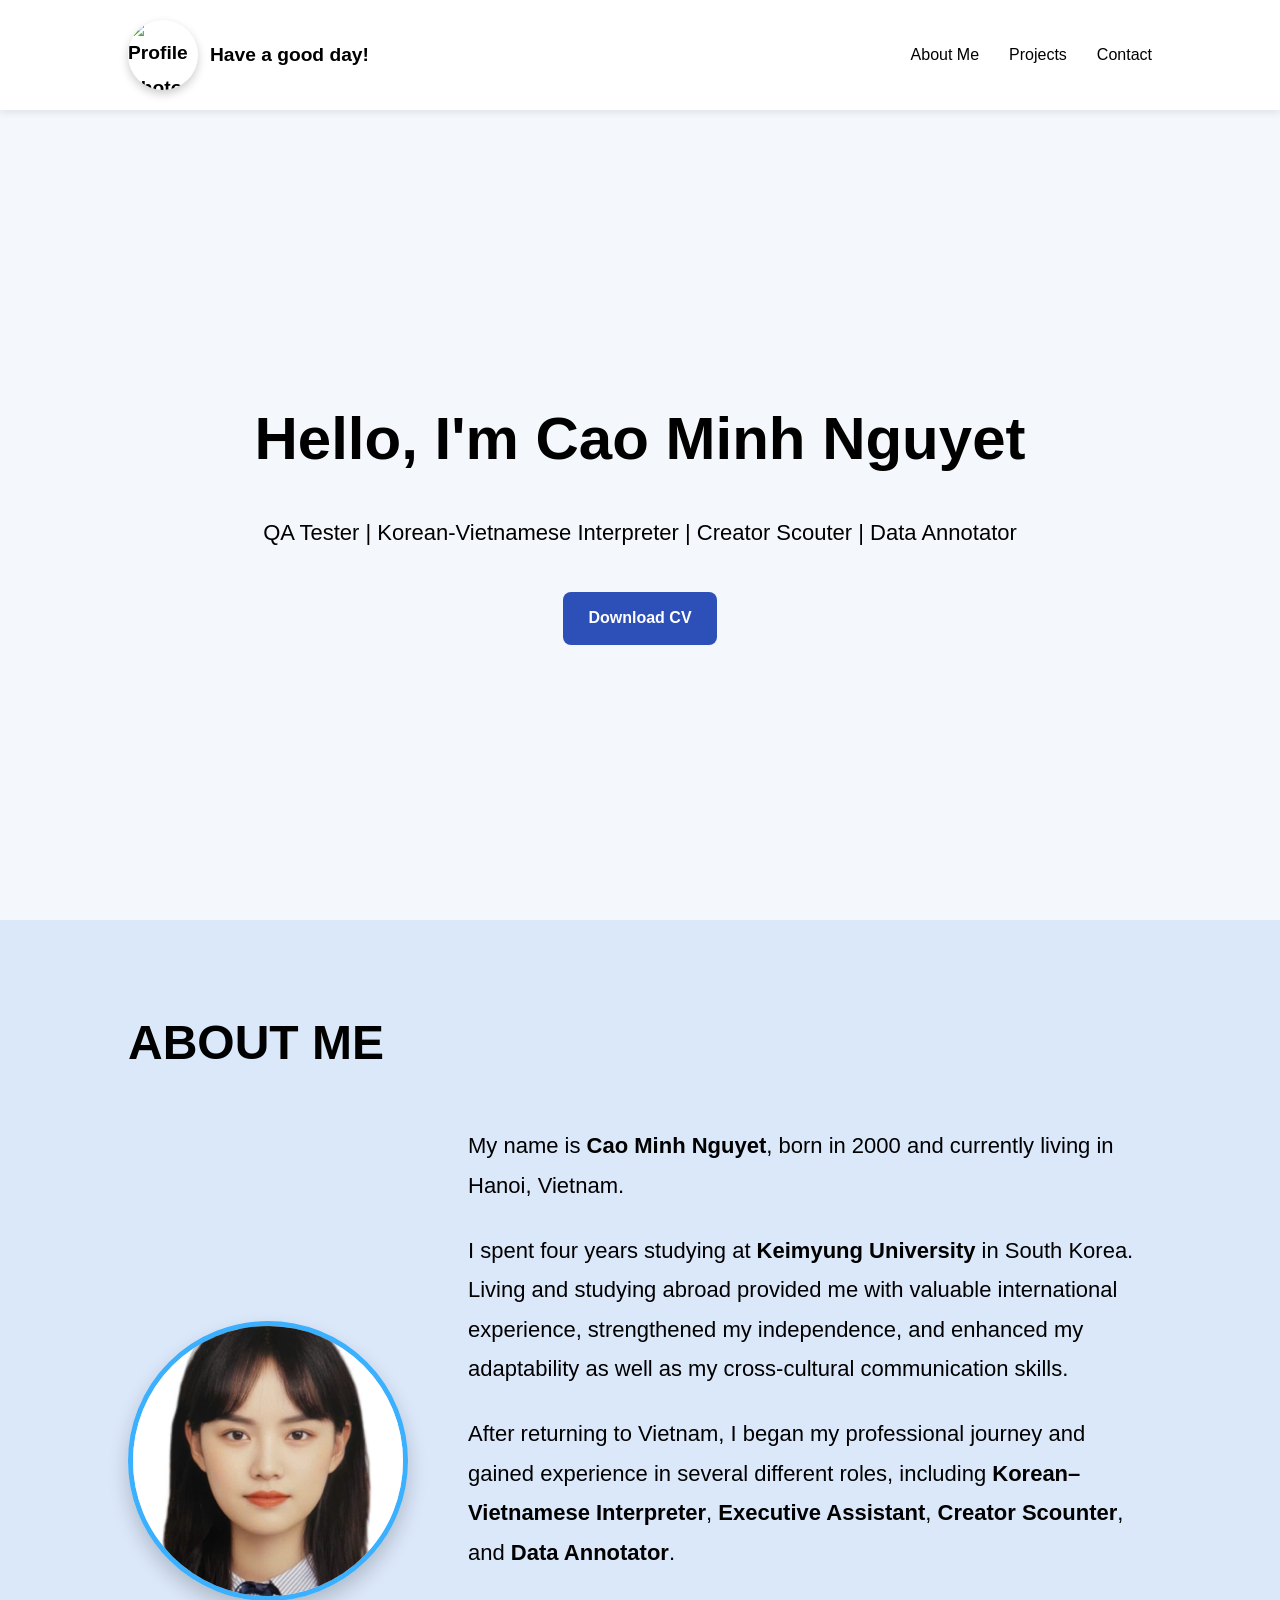
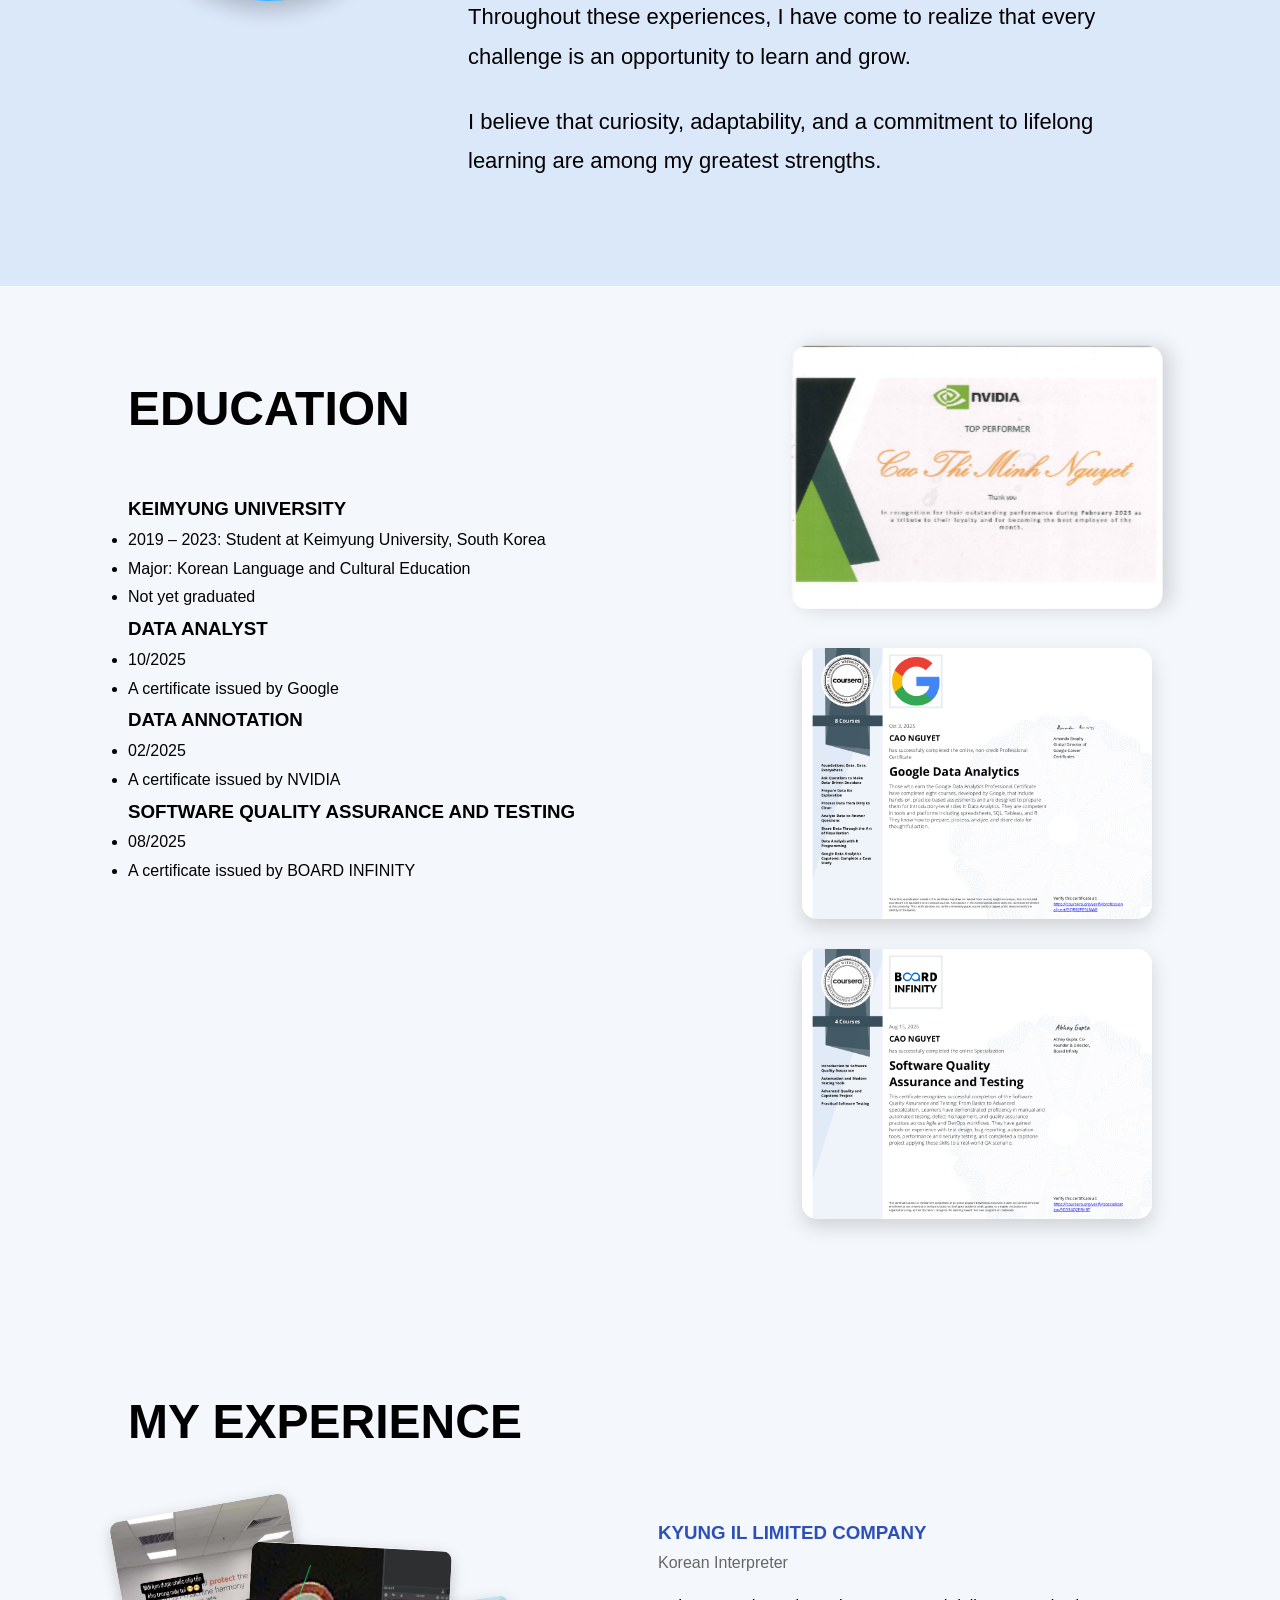
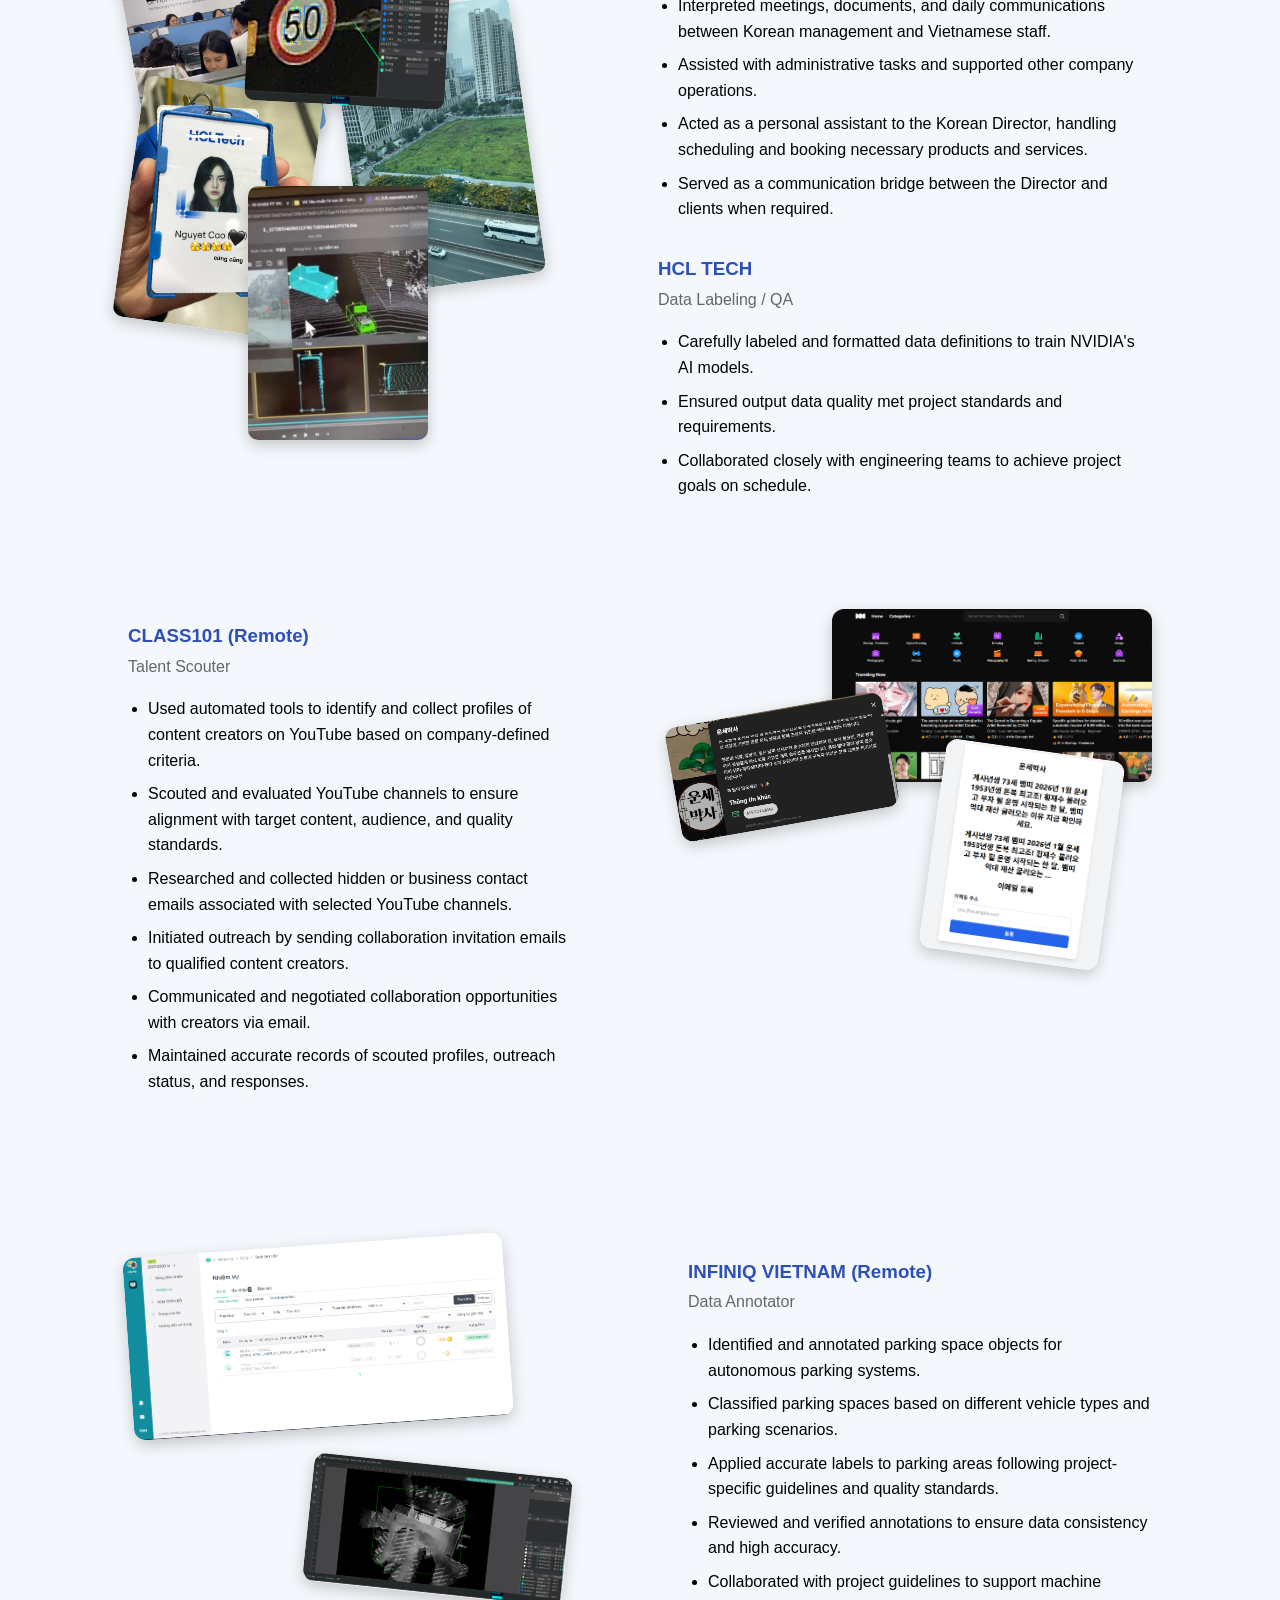
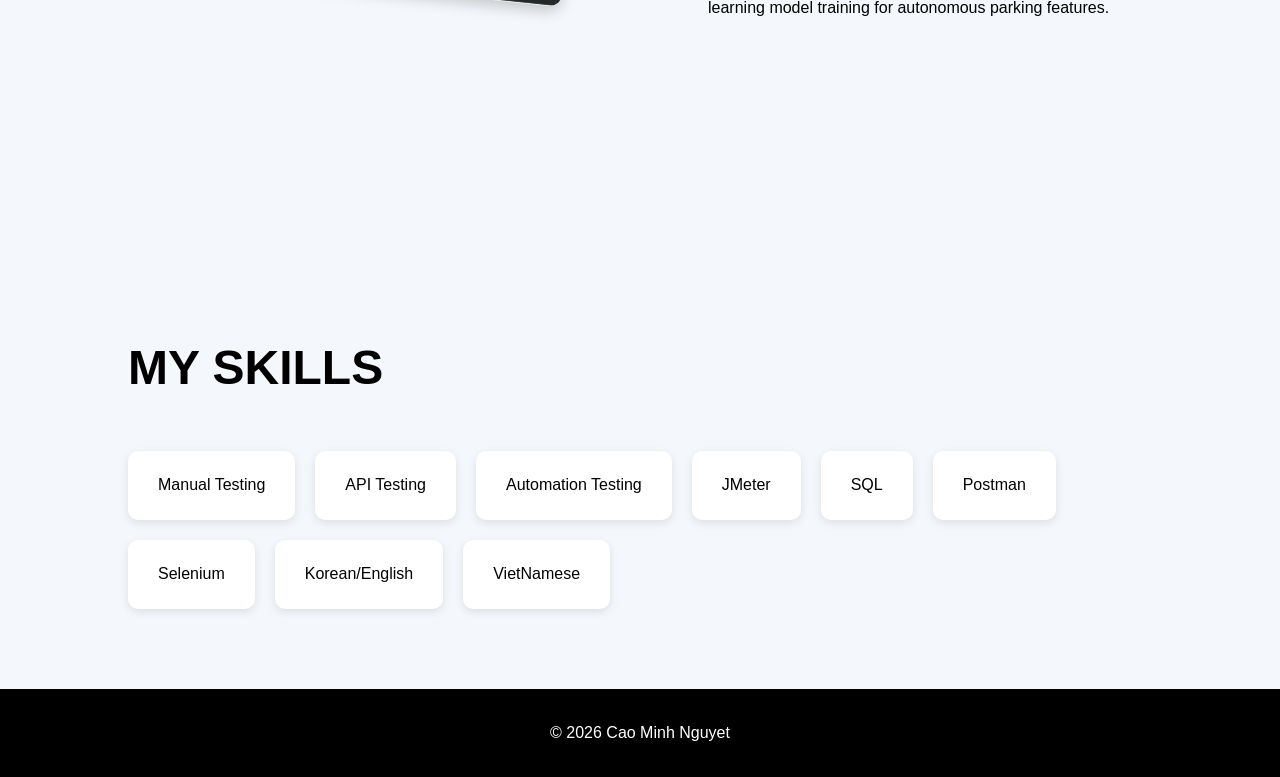
==== index.html @ 8506a714 "Initial portfolio website" ====
<!DOCTYPE html>
<html lang="en">

<head>
    <meta charset="UTF-8">
    <meta name="viewport" content="width=device-width, initial-scale=1.0">
    <title>Cao Minh Nguyet Portfolio</title>

    <link rel="stylesheet" href="css/style.css">
</head>

<body>

   <!-- Navigation -->
<nav>
    <div class="logo">

        <img src="images/Profile/Me 2.jpg" alt="Profile Photo">

        <span>Have a good day!</span>

    </div>

        <ul>
            <li><a href="#about">About Me</a></li>
            <li><a href="projects.html">Projects</a></li>
            <li><a href="contact.html">Contact</a></li>
        </ul>
    </nav>

    <!-- Hero Banner -->
<section class="hero">

    <h1>Hello, I'm Cao Minh Nguyet</h1>

    <p>QA Tester | Korean-Vietnamese Interpreter | Creator Scouter | Data Annotator</p>

    <a href="documents/CV.pdf" download class="cv-btn">
        Download CV
    </a>

</section>

    <!-- About Me -->
    <section id="about" class="about">

        <h2>ABOUT ME</h2>

        <div class="about-container">
<div class="about-image">
    <img src="images/Profile/Me.jpg" alt="Cao Minh Nguyet">
</div>

            <div class="about-content">

                <p>
                    My name is <strong>Cao Minh Nguyet</strong>, born in 2000 and currently living in Hanoi, Vietnam.
                </p>

                <p>
                    I spent four years studying at <strong>Keimyung University</strong> in South Korea.
                    Living and studying abroad provided me with valuable international experience,
                    strengthened my independence, and enhanced my adaptability as well as my cross-cultural
                    communication skills.
                </p>

                <p>
                    After returning to Vietnam, I began my professional journey and gained experience in several
                    different roles, including
                    <strong>Korean–Vietnamese Interpreter</strong>,
                    <strong>Executive Assistant</strong>,
                    <strong>Creator Scounter</strong>,
                    and
                    <strong>Data Annotator</strong>.
                </p>

                <p>
                    Throughout these experiences, I have come to realize that every challenge is an opportunity
                    to learn and grow.
                </p>

                <p>
                    I believe that curiosity, adaptability, and a commitment to lifelong learning are among
                    my greatest strengths.
                </p>

            </div>

        </div>

    </section>
    <!-- Education -->

<section id="education">

    <h2>EDUCATION</h2>

    <div class="education-layout">

        <!-- Nội dung -->

        <div class="education-content">

            <div class="education-card">

                <h3>KEIMYUNG UNIVERSITY</h3>

                <ul>
                    <li>2019 – 2023: Student at Keimyung University, South Korea</li>

                    <li>Major: Korean Language and Cultural Education</li>

                    <li>Not yet graduated</li>
                </ul>

            </div>

            <div class="education-row">

                <div class="education-card small-card">

                    <h3>DATA ANALYST</h3>

                    <ul>
                        <li>10/2025</li>

                        <li>A certificate issued by Google</li>
                    </ul>

                </div>

                <div class="education-card small-card">

                    <h3>DATA ANNOTATION</h3>

                    <ul>
                        <li>02/2025</li>

                        <li>A certificate issued by NVIDIA</li>
                    </ul>

                </div>
                <div class="education-card small-card">

                    <h3>SOFTWARE QUALITY ASSURANCE AND TESTING</h3>

                    <ul>
                        <li>08/2025</li>

                        <li>A certificate issued by BOARD INFINITY</li>
                    </ul>
                </div>

            </div>

        </div>

        <!-- Hình ảnh -->

    <div  < class="education-images">

    <img src="images/certificates/cer1.jpg" alt="Google Certificate" class="cer1">

    <img src="images/certificates/cer2.jpg" alt="NVIDIA Certificate">
    <img src="images/certificates/cer3.jpg" alt="Certificate 3">

</div>

    </div>

</section>
    <!-- Experience -->
<section id="experience">

    <h2>MY EXPERIENCE</h2>

    <div class="experience-container">

        <div class="experience-showcase">

    <div class="experience-images">

        <img src="images/projects/hcl1.jpg" class="img-1">
        <img src="images/projects/hcl2.jpg" class="img-2">
        <img src="images/projects/hcl3.jpg" class="img-3">
        <img src="images/projects/hcl4.jpg" class="img-4">
        <img src="images/projects/hcl5.png" class="img-5">

    </div>

    <div class="experience-text">

        <h3>KYUNG IL LIMITED COMPANY</h3>

        <h4>Korean Interpreter</h4>

        <ul>
            <li>Interpreted meetings, documents, and daily communications between Korean management and Vietnamese staff.</li>

            <li>Assisted with administrative tasks and supported other company operations.</li>

            <li>Acted as a personal assistant to the Korean Director, handling scheduling and booking necessary products and services.</li>

            <li>Served as a communication bridge between the Director and clients when required.</li>
        </ul>

        <h3>HCL TECH</h3>

        <h4>Data Labeling / QA</h4>

        <ul>
            <li>Carefully labeled and formatted data definitions to train NVIDIA's AI models.</li>

            <li>Ensured output data quality met project standards and requirements.</li>

            <li>Collaborated closely with engineering teams to achieve project goals on schedule.</li>
        </ul>

    </div>

</div>

        <!-- CLASS101 -->

<div class="experience-showcase class101-layout">

    <div class="experience-text">

        <h3>CLASS101 (Remote)</h3>

        <h4>Talent Scouter</h4>

        <ul>

            <li>Used automated tools to identify and collect profiles of content creators on YouTube based on company-defined criteria.</li>

            <li>Scouted and evaluated YouTube channels to ensure alignment with target content, audience, and quality standards.</li>

            <li>Researched and collected hidden or business contact emails associated with selected YouTube channels.</li>

            <li>Initiated outreach by sending collaboration invitation emails to qualified content creators.</li>

            <li>Communicated and negotiated collaboration opportunities with creators via email.</li>

            <li>Maintained accurate records of scouted profiles, outreach status, and responses.</li>

        </ul>

    </div>

    <div class="class101-gallery">

        <img src="images/projects/class101.png" class="class-main">

        <img src="images/projects/class101-1.png" class="class-small-1">

        <img src="images/projects/class101-3.png" class="class-small-3">

    </div>

</div>

        <!-- INFINIQ VIETNAM -->

<div class="experience-showcase infiniq-layout">

    <div class="infiniq-gallery">

        <img src="images/projects/inq1.png" class="inq-img-1">

        <img src="images/projects/inq2.webp" class="inq-img-2">

    </div>

    <div class="experience-text">

        <h3>INFINIQ VIETNAM (Remote)</h3>

        <h4>Data Annotator</h4>

        <ul>

            <li>Identified and annotated parking space objects for autonomous parking systems.</li>

            <li>Classified parking spaces based on different vehicle types and parking scenarios.</li>

            <li>Applied accurate labels to parking areas following project-specific guidelines and quality standards.</li>

            <li>Reviewed and verified annotations to ensure data consistency and high accuracy.</li>

            <li>Collaborated with project guidelines to support machine learning model training for autonomous parking features.</li>

        </ul>

    </div>

</div>

</section>

  <!-- Skills -->
<section id="skills">

    <h2>MY SKILLS</h2>

   <div class="skill-list">

    <div class="skill-card">Manual Testing</div>
    <div class="skill-card">API Testing</div>
    <div class="skill-card">Automation Testing</div>
    <div class="skill-card">JMeter</div>
    <div class="skill-card">SQL</div>
    <div class="skill-card">Postman</div>
    <div class="skill-card">Selenium</div>
    <div class="skill-card">Korean/English</div>
    <div class="skill-card">VietNamese</div>

</div>

</section>


  

    <footer>

        <p>© 2026 Cao Minh Nguyet</p>

    </footer>

</body>

</html>
---- css/style.css ----
* {
    margin: 0;
    padding: 0;
    box-sizing: border-box;
}

body {
    font-family: Arial, sans-serif;
    line-height: 1.8;
    background: #f4f7fb;
}

/* NAVBAR */

nav {
    background: white;
    display: flex;
    justify-content: space-between;
    align-items: center;
    padding: 20px 10%;
    position: sticky;
    top: 0;
    box-shadow: 0 2px 8px rgba(0,0,0,0.1);
}

.logo {

    display: flex;

    align-items: center;

    gap: 12px;

    font-size: 1.2rem;

    font-weight: bold;
}
.logo img {

    width: 70px;

    height: 70px;

    border-radius: 50%;

    object-fit: cover;

    box-shadow: 0 4px 10px rgba(0,0,0,0.2);
}

nav ul {
    display: flex;
    list-style: none;
    gap: 30px;
}

nav a {
    text-decoration: none;
    color: black;
}

/* HERO */

.hero {
    height: 90vh;

    display: flex;
    flex-direction: column;

    justify-content: center;
    align-items: center;

    text-align: center;
}

.hero h1 {
    font-size: 60px;
}

.hero p {
    font-size: 22px;
    margin: 20px 0;
}

.hero button {
    padding: 12px 25px;
    border: none;
    background: #2196f3;
    color: white;
    border-radius: 8px;
    cursor: pointer;
}

/* SECTION */

section {
    padding: 80px 10%;
}

section h2 {
    font-size: 48px;
    margin-bottom: 40px;
}

/* ABOUT */

.about {
    background: #dbe8fa;
}

.about-container {

    display: flex;
    gap: 60px;
    align-items: center;

}

.about-image img {

    width: 280px;
    height: 280px;

    object-fit: cover;

    border-radius: 50%;

    border: 5px solid #3ab0ff;

    box-shadow: 0 10px 20px rgba(0,0,0,0.2);
}

.about-content {
    max-width: 800px;
}

.about-content p {
    margin-bottom: 25px;
    font-size: 22px;
}

/* SKILLS */

.skill-list {
    display: flex;
    flex-wrap: wrap;
    gap: 20px;
}

.skill-card {

    background: white;
    padding: 20px 30px;

    border-radius: 10px;

    box-shadow: 0 3px 10px rgba(0,0,0,0.1);
}

/* PROJECTS */

.project-container {
    display: flex;
    flex-wrap: wrap;
    gap: 30px;
    justify-content: center;
}

.project-card {
    background: white;
    width: calc(50% - 15px);
    box-sizing: border-box;
    padding: 20px;
    border-radius: 10px;
    box-shadow: 0 3px 10px rgba(0,0,0,0.1);
}

/* FOOTER */

footer {

    background: black;
    color: white;

    text-align: center;

    padding: 30px;
}
/* EXPERIENCE SHOWCASE */

.experience-showcase {

    display: flex;

    align-items: flex-start;

    gap: 80px;

    margin-bottom: 80px;
}

.experience-images {

    position: relative;

    width: 450px;

    min-width: 450px;

    height: 450px;
}

.experience-images img {

    position: absolute;

    border-radius: 10px;

    box-shadow: 0 5px 15px rgba(0,0,0,0.2);
}

.img-1 {

    width: 180px;

    top: 0;
    left: 0;

    transform: rotate(-10deg);
}

.img-2 {

    width: 180px;

    top: 180px;
    left: 0;

    transform: rotate(8deg);
}

.img-3 {

    width: 180px;

    top: 100px;
    left: 220px;

    transform: rotate(-8deg);
}

.img-4 {

    width: 180px;

    top: 280px;
    left: 120px;

    transform: rotate(0deg);
}

.img-5 {

    width: 200px;

    top: 40px;
    left: 120px;

    transform: rotate(3deg);
}

.experience-text {

    flex: 1;
}

.experience-text h3 {

    color: #2d4fb8;

    margin-top: 10px;
}

.experience-text h4 {

    color: #666;

    margin-bottom: 15px;

    font-weight: normal;
}

.experience-text ul {

    margin-bottom: 30px;

    padding-left: 20px;
}

.experience-text li {

    margin-bottom: 8px;

    line-height: 1.6;
}
/* CLASS101 */

.class-img-1 {

    width: 220px;

    top: 20px;

    left: 0;

    transform: rotate(-10deg);
}

.class-img-2 {

    width: 220px;

    top: 260px;

    left: 20px;

    transform: rotate(5deg);
}

.class-img-3 {

    width: 180px;

    top: 100px;

    left: 220px;

    transform: rotate(10deg);
}

.experience-right-image {

    width: 280px;

    min-width: 280px;
}

.experience-right-image img {

    width: 100%;

    border-radius: 10px;

    box-shadow: 0 5px 15px rgba(0,0,0,0.2);

    transition: 0.3s;
}

.experience-right-image img:hover {

    transform: scale(1.05);
}
/* CLASS101 RIGHT SIDE GALLERY */

.class101-layout {

    display: flex;

    align-items: flex-start;

    gap: 80px;

    margin-bottom: 80px;
}

.class101-gallery {

    position: relative;

    width: 500px;

    min-width: 500px;

    height: 350px;
}

.class101-gallery img {

    position: absolute;

    border-radius: 12px;

    box-shadow: 0 5px 15px rgba(0,0,0,0.2);

    transition: 0.3s;
}

.class101-gallery img:hover {

    transform: scale(1.05);

    z-index: 999;
}

/* Ảnh Youtube lớn */

.class-main {

    width: 320px;

    top: 0;

    right: 0;
}
/* Ảnh Email */

.class-small-1 {

    width: 220px;

    top: 100px;

    left: 20px;

    transform: rotate(-10deg);
}

/* Ảnh Form */

.class-small-3 {

    width: 180px;

    top: 140px;

    right: 40px;

    transform: rotate(8deg);
}
/* INFINIQ */

.infiniq-layout {

    display: flex;

    align-items: flex-start;

    justify-content: flex-start;

    gap: 60px;

    margin-top: 120px;

    margin-bottom: 100px;

    clear: both;
}

.infiniq-gallery {

    position: relative;

    width: 500px;

    min-width: 500px;

    height: 420px;

    flex-shrink: 0;
}

.infiniq-gallery img {

    position: absolute;

    border-radius: 12px;

    box-shadow: 0 5px 15px rgba(0,0,0,0.2);

    transition: 0.3s;
}

.infiniq-gallery img:hover {

    transform: scale(1.05);

    z-index: 999;
}

/* ảnh lớn */

.inq-img-1 {

    width: 380px;

    top: 0;

    left: 0;

    transform: rotate(-4deg);
}

/* ảnh nhỏ */

.inq-img-2 {

    width: 260px;

    top: 220px;

    left: 180px;

    transform: rotate(6deg);
}
.cv-btn {

    display: inline-block;

    margin-top: 20px;

    padding: 12px 25px;

    background: #2d4fb8;

    color: white;

    text-decoration: none;

    border-radius: 8px;

    font-weight: bold;

    transition: 0.3s;
}

.cv-btn:hover {

    transform: translateY(-3px);

    box-shadow: 0 5px 15px rgba(0,0,0,0.2);
}
/* EDUCATION LAYOUT */

.education-layout {

    display: flex;

    justify-content: space-between;

    align-items: flex-start;

    gap: 60px;

    margin-top: 40px;
}

.education-content {

    flex: 1;
}

.education-images {

    width: 350px;

    display: flex;

    flex-direction: column;

    gap: 30px;

    margin-top: -200px;
}

.education-images img {

    max-width: 100%;

    height: auto;

    border-radius: 15px;

    box-shadow: 0 8px 20px rgba(0,0,0,0.15);

    transition: 0.3s;
}

/* Chứng chỉ 1 */

.cer1 {

    transform: rotate(-90deg);

    width: 75%;

    margin: 0 auto;
    margin-bottom: -45px;
}

.education-images img:hover {

    transform: scale(1.03);
}
body{
    margin:0;
    padding:0;
    font-family:Arial, Helvetica, sans-serif;
}
/*==========================
        CONTACT PAGE
==========================*/

.contact-page{
    min-height:100vh;
    display:flex;
    justify-content:center;
    align-items:center;

    background:linear-gradient(135deg,#dbeafe,#eef4ff);

    padding:40px 20px;
    box-sizing:border-box;
}

.contact-card{

    width:100%;
    max-width:720px;

    background:#ffffff;

    border-radius:24px;

    padding:55px;

    box-shadow:0 20px 45px rgba(0,0,0,.15);

    transition:.35s ease;
}

.contact-card:hover{

    transform:translateY(-8px);

    box-shadow:0 30px 55px rgba(0,0,0,.18);

}

.contact-card h1{

    text-align:center;

    font-size:48px;

    color:#1e293b;

    margin-bottom:20px;

}

.intro{

    text-align:center;

    color:#64748b;

    line-height:1.8;

    font-size:18px;

}

.divider{

    width:100%;

    height:1px;

    background:#e5e7eb;

    margin:35px 0;

}

.item{

    display:flex;

    align-items:center;

    gap:25px;

    margin-bottom:30px;

}

.item:last-child{

    margin-bottom:0;

}

.icon{

    width:70px;

    height:70px;

    border-radius:50%;

    background:#2563eb;

    color:#fff;

    display:flex;

    justify-content:center;

    align-items:center;

    font-size:32px;

    flex-shrink:0;

}

.item h3{

    margin:0 0 8px;

    color:#1e293b;

    font-size:22px;

}

.item a{

    color:#2563eb;

    text-decoration:none;

    font-size:18px;

    transition:.3s;

}

.item a:hover{

    color:#1d4ed8;

    text-decoration:underline;

}

.footer{

    text-align:center;

    color:#64748b;

    font-style:italic;

    font-size:17px;

}
/*==========================
        PROJECT
===========================*/

.projects{

    padding:100px 8%;

    background:#f8fafc;

}

.projects h1{

    text-align:center;

    font-size:50px;

    margin-bottom:60px;

}

.project-container{

    display:grid;

    grid-template-columns:repeat(auto-fit,minmax(360px,1fr));

    gap:35px;

}

.project-card{

    background:#fff;

    border-radius:18px;

    overflow:hidden;

    box-shadow:0 15px 30px rgba(0,0,0,.1);

    transition:.35s;

}

.project-card:hover{

    transform:translateY(-10px);

}

.project-card img{

    width:100%;

    height:220px;

    object-fit:cover;

}

.project-content{

    padding:25px;

}

.project-content h2{

    margin-bottom:15px;

}

.project-content p{

    color:#666;

    line-height:1.7;

}

.tech-stack{

    display:flex;

    flex-wrap:wrap;

    gap:10px;

    margin:25px 0;

}

.tech-stack span{

    background:#dbeafe;

    color:#2563eb;

    padding:8px 15px;

    border-radius:30px;

    font-size:14px;

}

.project-buttons{

    display:flex;

    flex-direction:column;

    gap:12px;

}

.project-buttons a{

    text-decoration:none;

    text-align:center;

    background:#2563eb;

    color:white;

    padding:12px;

    border-radius:10px;

    transition:.3s;

}

.project-buttons a:hover{

    background:#1d4ed8;

}
/* ===============================
            PROJECTS
================================== */

.projects{

    padding:100px 8%;

    background:#f7f9fc;

}

.section-title{

    text-align:center;

    margin-bottom:60px;

}

.section-title h1{

    font-size:48px;

    margin-bottom:10px;

    color:#222;

}

.section-title p{

    color:#777;

    font-size:18px;

}

.project-grid{

    display:flex;

    justify-content:center;

    gap:25px;

    flex-wrap:wrap;

}

.project-card{
    background:white;
    border-radius:18px;
    overflow:hidden;
    box-shadow:0 10px 30px rgba(0,0,0,.1);
    transition:.35s;
.project-card{

    background:white;

    border-radius:18px;

    overflow:hidden;

    box-shadow:0 10px 30px rgba(0,0,0,.1);

    transition:.35s;

    width:340px;

    min-height:520px;

    display:flex;

    flex-direction:column;

}
    display:flex;
    flex-direction:column;
}

.project-card:hover{

    transform:translateY(-12px);

    box-shadow:0 18px 45px rgba(0,0,0,.18);

}

.project-card img{
    width:100%;
    height:160px;
    object-fit:cover;
}

.project-card:hover img{

    transform:scale(1.05);

}

.project-content{

    padding:25px;

}

.project-content h2{

    margin-bottom:15px;

    color:#222;

}

.project-content p{

    color:#666;

    line-height:1.7;

    margin-bottom:20px;

}

.project-tags{

    gap:8px;

    margin-bottom:18px;

}

.project-tags span{

    background:#e8f0ff;

    color:#2563eb;

    padding:8px 15px;

    border-radius:50px;

    font-size:14px;

    font-weight:600;

}

.project-buttons{

    display:flex;

    gap:12px;

}

.project-buttons a{

    padding:8px 14px;

    font-size:14px;

    flex:none;

    min-width:95px;

}

.project-buttons a:hover{

    background:#1d4ed8;

}
/* ================================
   Manual Testing Project
================================ */

.manual-testing-project {
    max-width: 1000px;
    margin: 0 auto;
    padding: 60px 30px;
}


/* ================================
   Project Title
================================ */

.manual-testing-project h1 {
    font-size: 42px;
    margin-bottom: 10px;
}


/* ================================
   Website
================================ */

.website-link {
    font-size: 18px;
    margin-bottom: 50px;
}

.website-link a {
    color: #2563eb;
    text-decoration: none;
}

.website-link a:hover {
    text-decoration: underline;
}


/* ================================
   Project Overview
================================ */

.project-overview {
    margin-bottom: 50px;
}

.project-overview h2,
.documents h2 {
    font-size: 28px;
    margin-bottom: 20px;
}

.project-overview p {
    font-size: 17px;
    line-height: 1.7;
    color: #555;
}


/* ================================
   Documents
================================ */

.document-list {
    display: grid;
    grid-template-columns: repeat(2, 1fr);
    gap: 20px;
}

.document-list a {
    display: block;
    padding: 25px;

    border: 1px solid #ddd;
    border-radius: 12px;

    background: white;

    color: #222;
    text-decoration: none;

    transition: 0.2s;
}

.document-list a:hover {
    transform: translateY(-4px);

    border-color: #2563eb;

    box-shadow: 0 8px 20px rgba(0, 0, 0, 0.08);
}


/* ================================
   View Document
================================ */

.document-list a::after {
    content: "View Document →";

    display: block;
    margin-top: 15px;

    color: #2563eb;
    font-weight: 600;
}


/* ================================
   Back Button
================================ */

.manual-testing-project > a:last-child {
    display: inline-block;

    margin-top: 45px;
    padding: 12px 22px;

    background: #2563eb;
    color: white;

    border-radius: 8px;

    text-decoration: none;
}

.manual-testing-project > a:last-child:hover {
    opacity: 0.9;
}


/* ================================
   Mobile
================================ */

@media (max-width: 700px) {

    .manual-testing-project {
        padding: 40px 20px;
    }

    .document-list {
        grid-template-columns: 1fr;
    }

    .manual-testing-project h1 {
        font-size: 32px;
    }

}
/* ================================
   Project Card
================================ */

.project-card {
    width: 450px;

    background: white;

    padding: 25px 30px;

    border-radius: 15px;

    box-shadow: 0 5px 15px rgba(0, 0, 0, 0.08);

    margin: 30px auto;
}


/* ================================
   Project Logo
================================ */

.project-card .project-avatar {
    width: 180px !important;
    height: auto !important;

    max-width: 100% !important;

    object-fit: contain !important;
    object-position: center !important;

    display: block;

    margin: 0 auto 20px auto;

    overflow: visible;
}


/* ================================
   Project Title
================================ */

.project-content h2 {
    margin: 0 0 10px 0;

    font-size: 24px;
}


/* ================================
   Project Description
================================ */

.project-content p {
    margin: 0 0 20px 0;

    font-size: 16px;

    line-height: 1.5;

    color: #555;
}


/* ================================
   View Project Button
================================ */

.project-btn {
    display: inline-block;

    padding: 10px 20px;

    background: #2563eb;

    color: white;

    text-decoration: none;

    border-radius: 8px;

    font-weight: 600;
}

.project-btn:hover {
    opacity: 0.9;
}
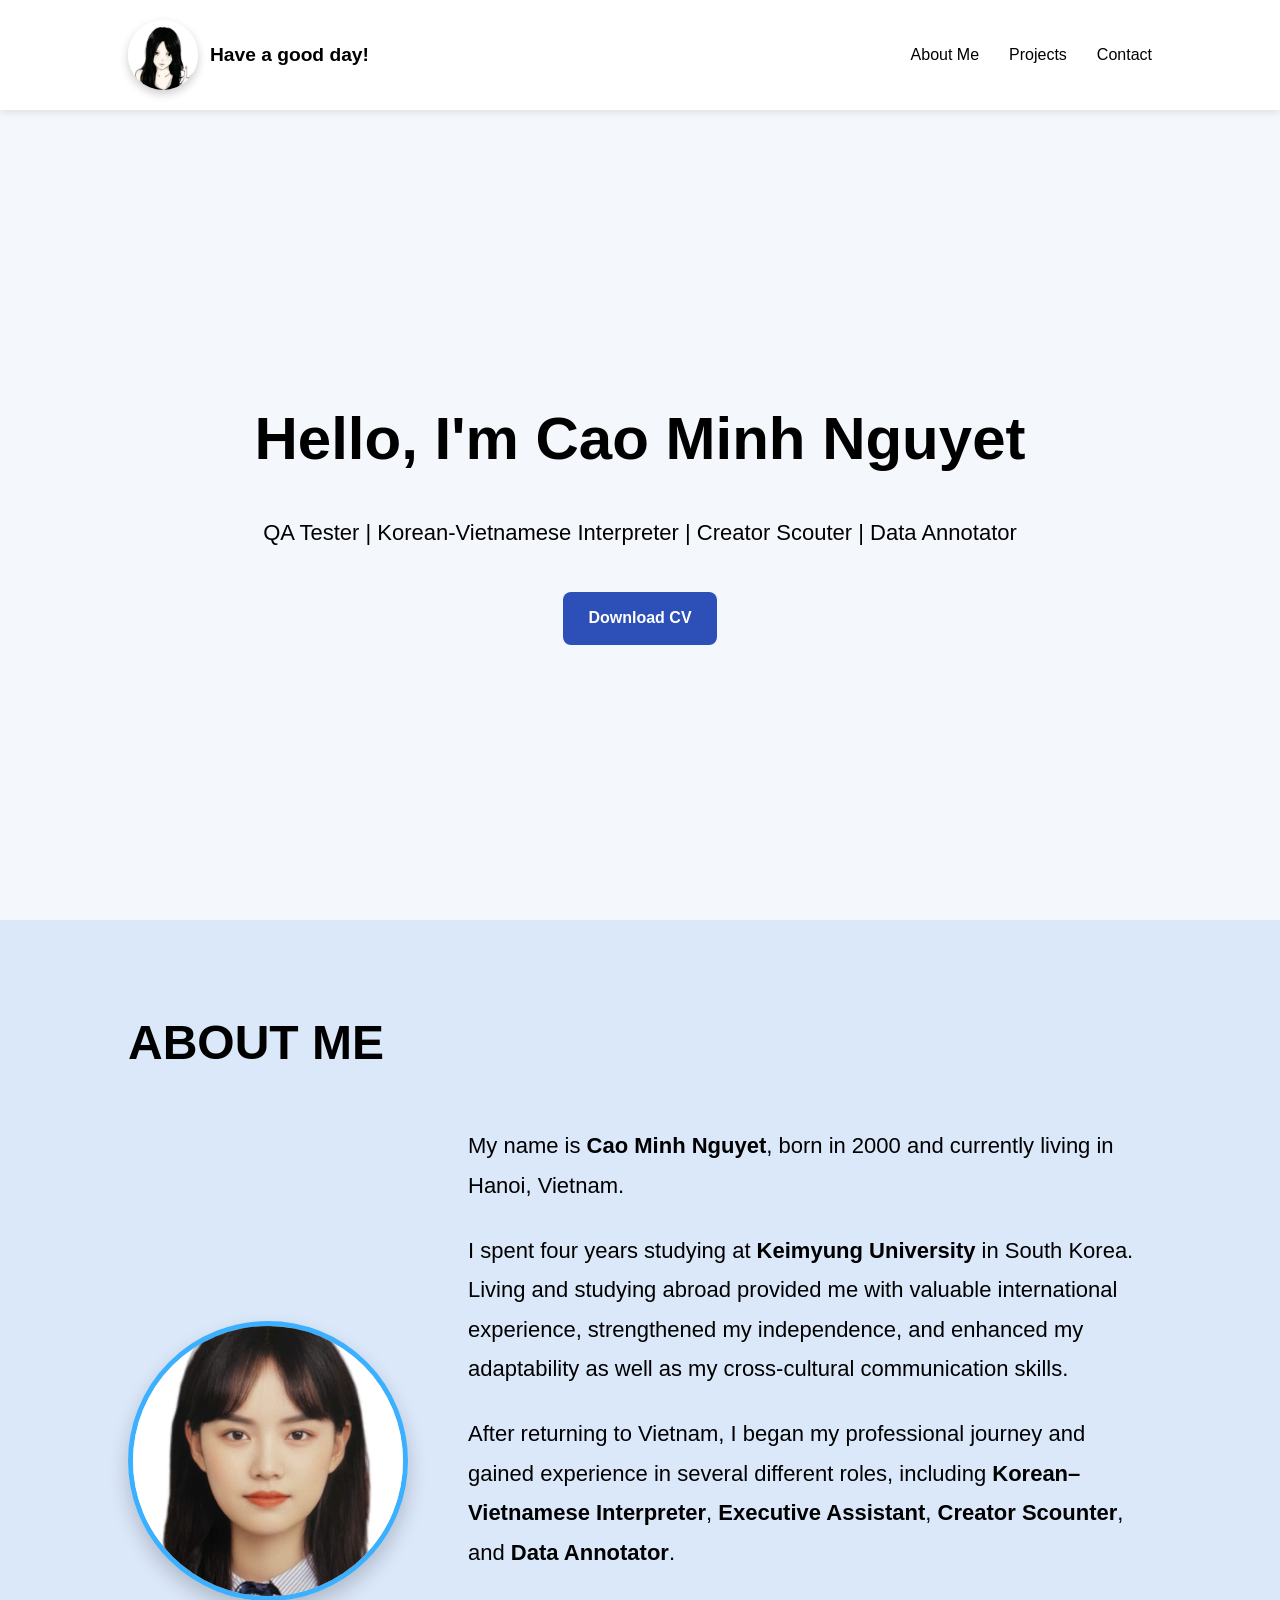
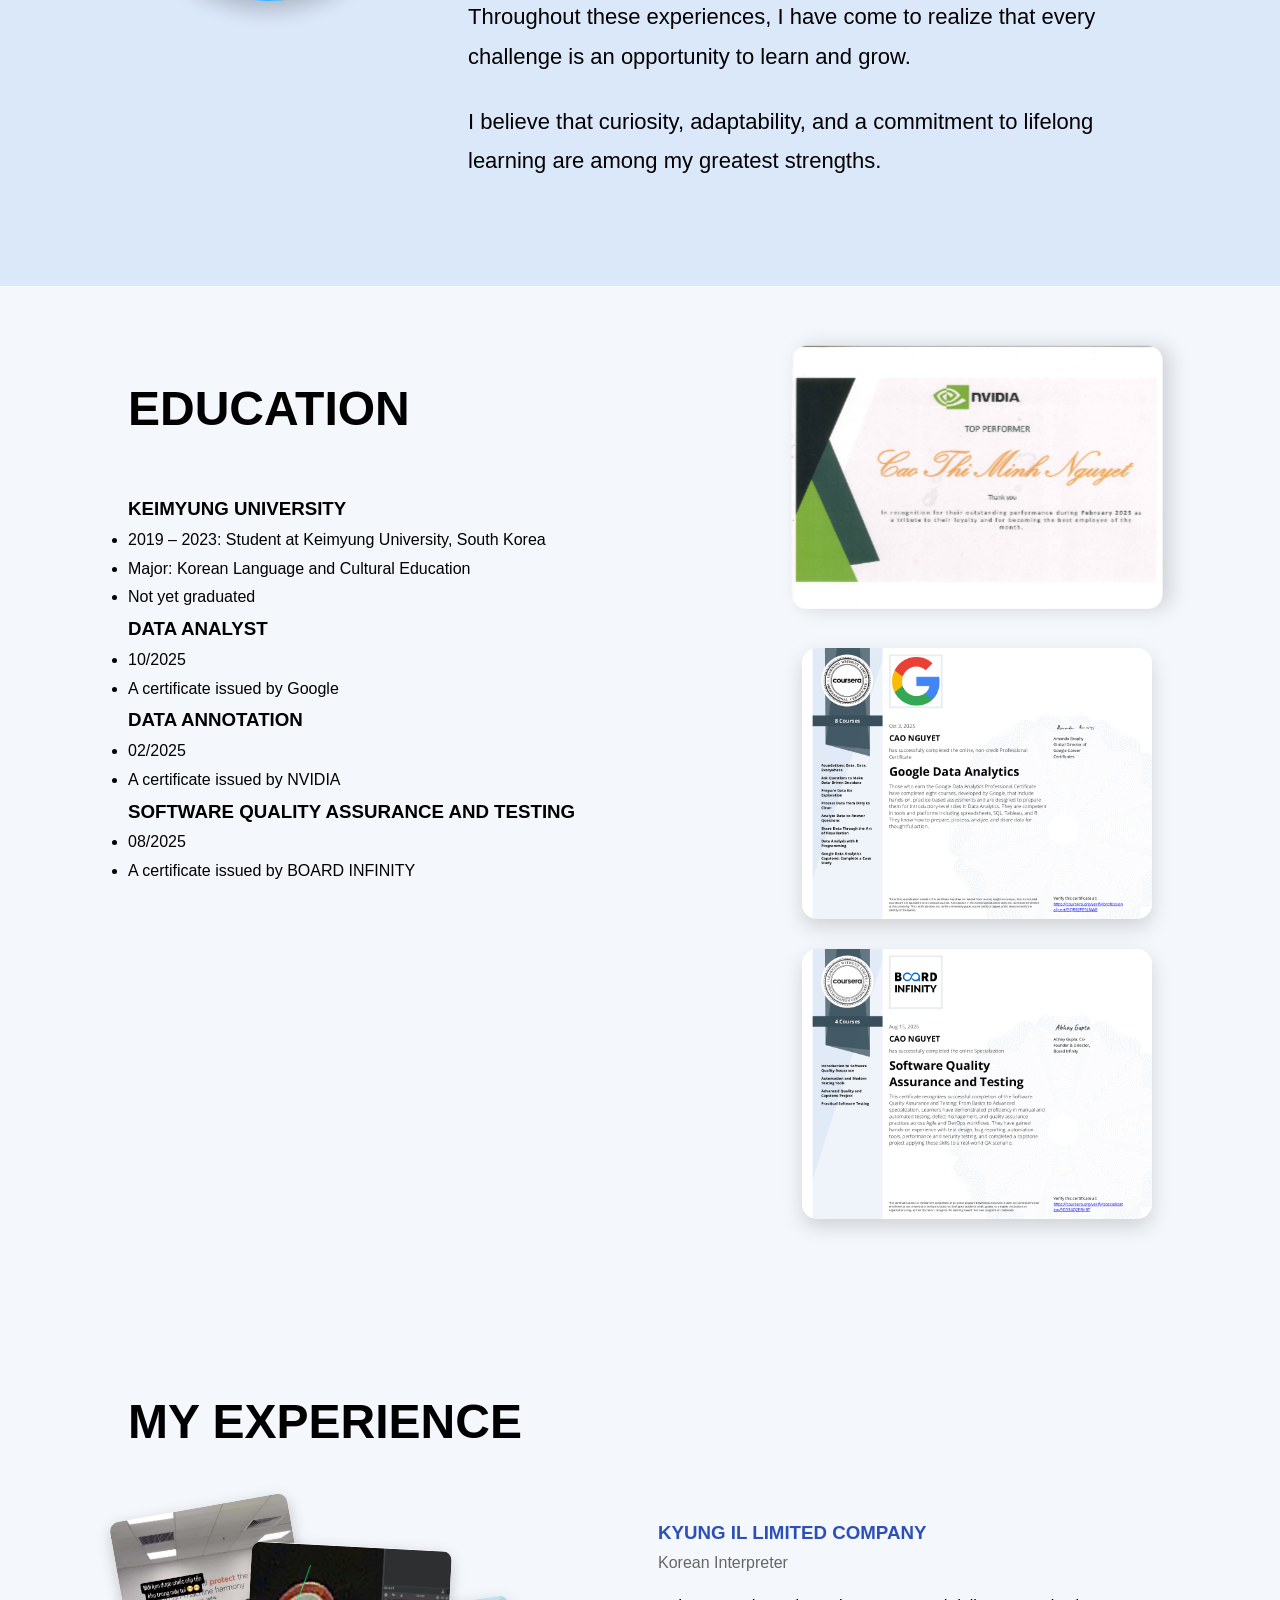
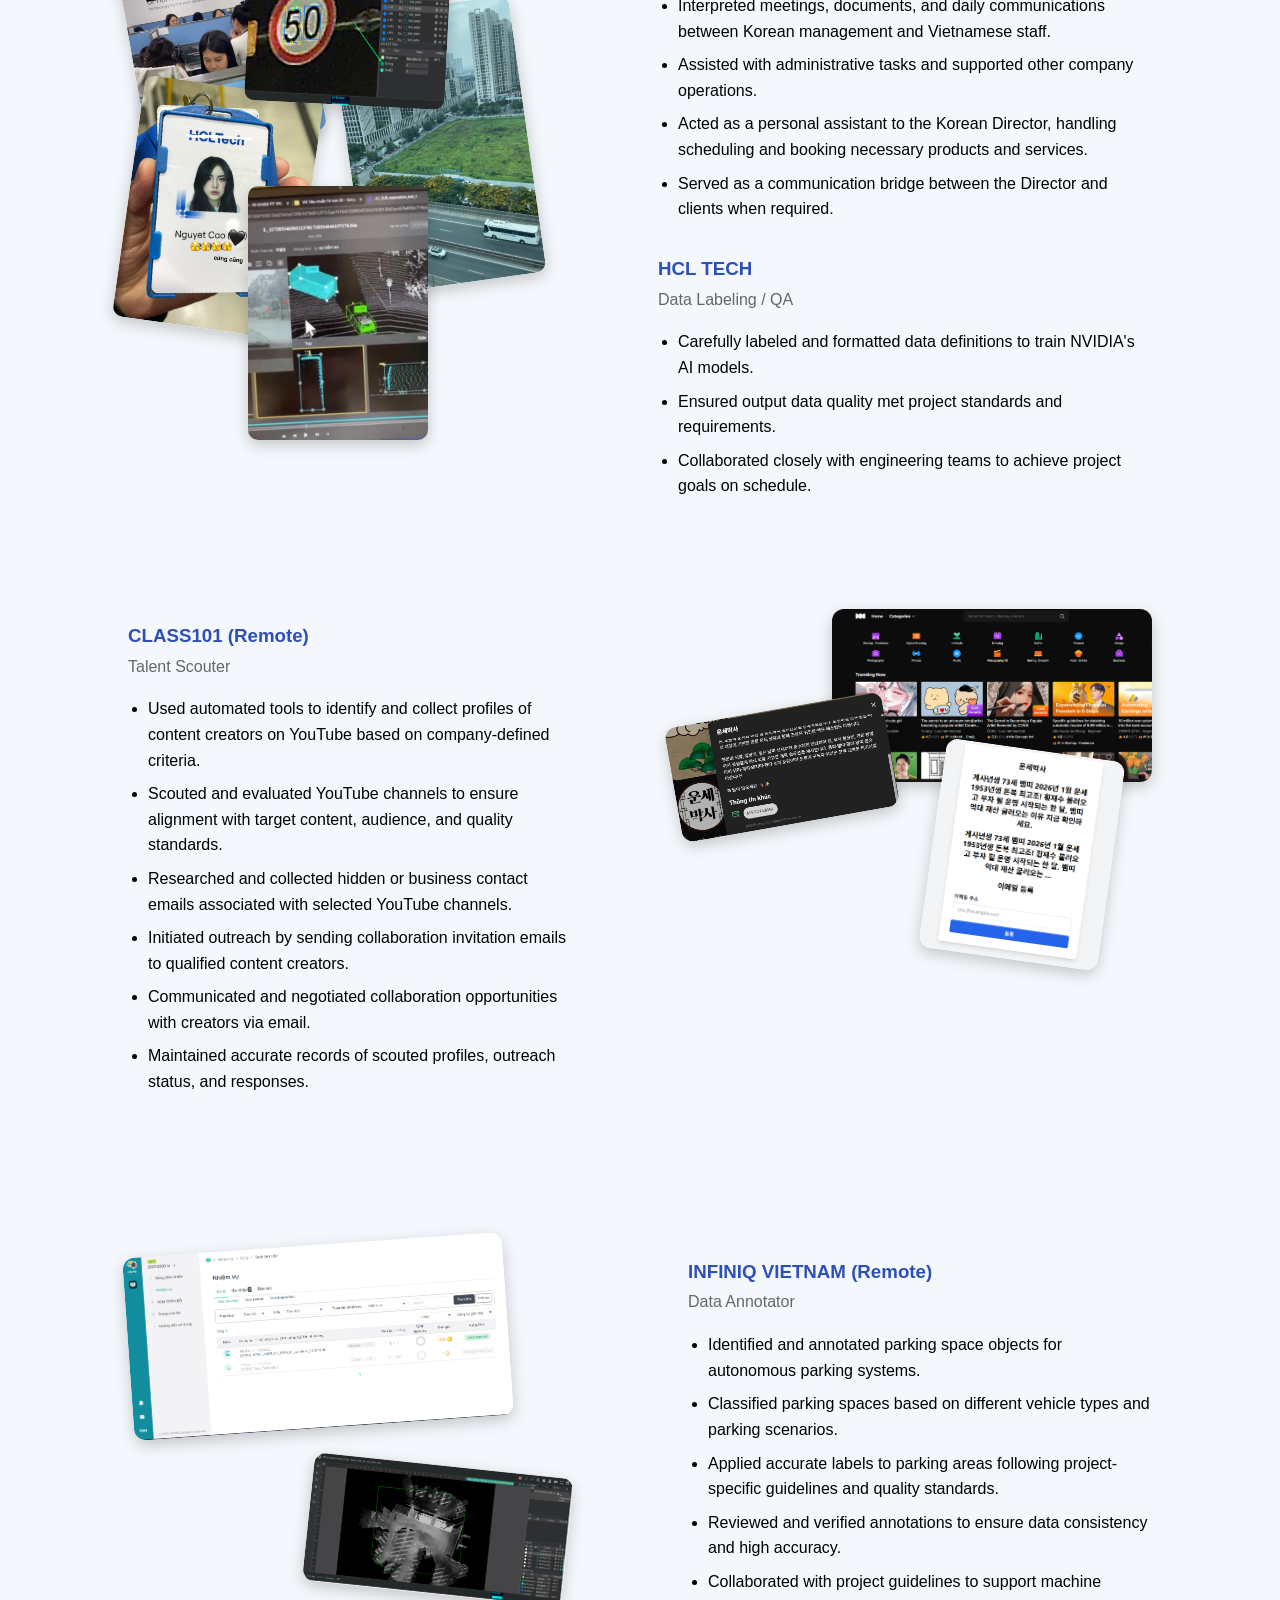
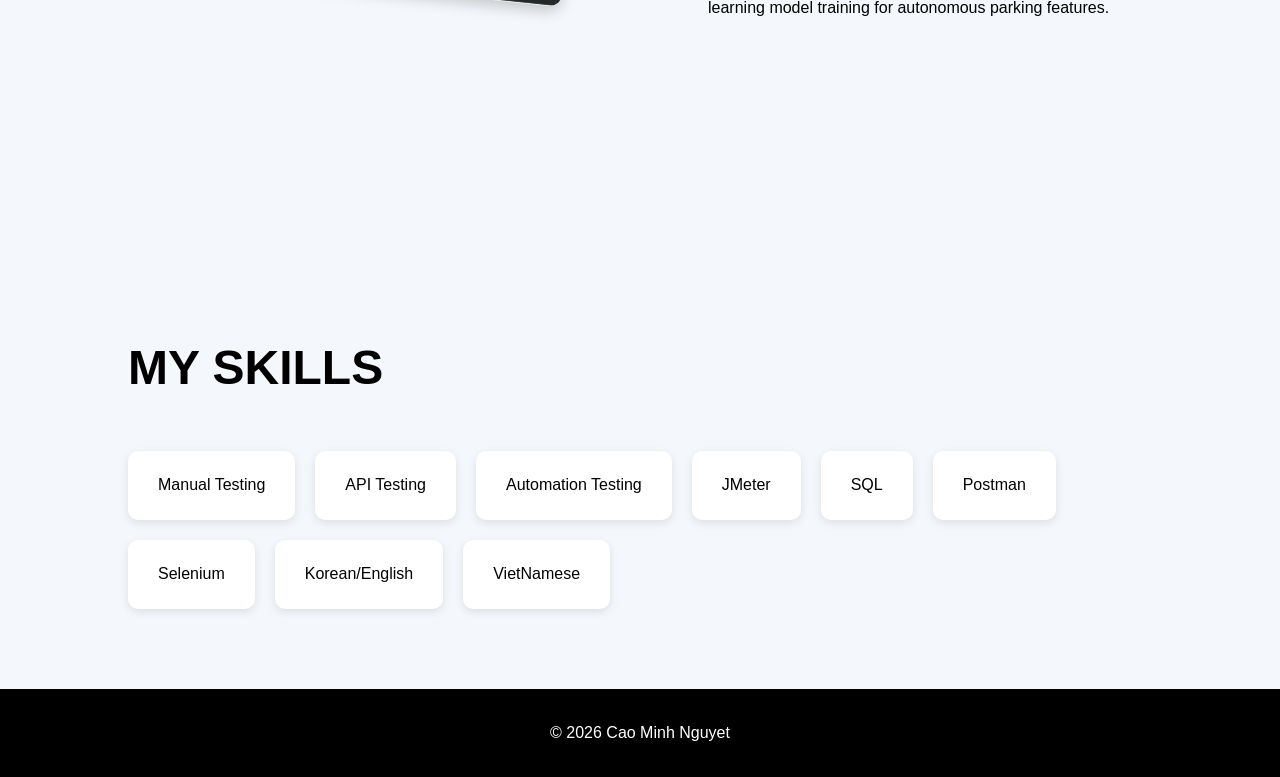
==== commit af036060: "Fix portfolio links and profile image" ====
--- a/index.html
+++ b/index.html
@@ -15,7 +15,7 @@
 <nav>
     <div class="logo">
 
-        <img src="images/Profile/Me 2.jpg" alt="Profile Photo">
+        <img src="images/Profile/me 2.jpg" alt="Profile Photo">
 
         <span>Have a good day!</span>
 
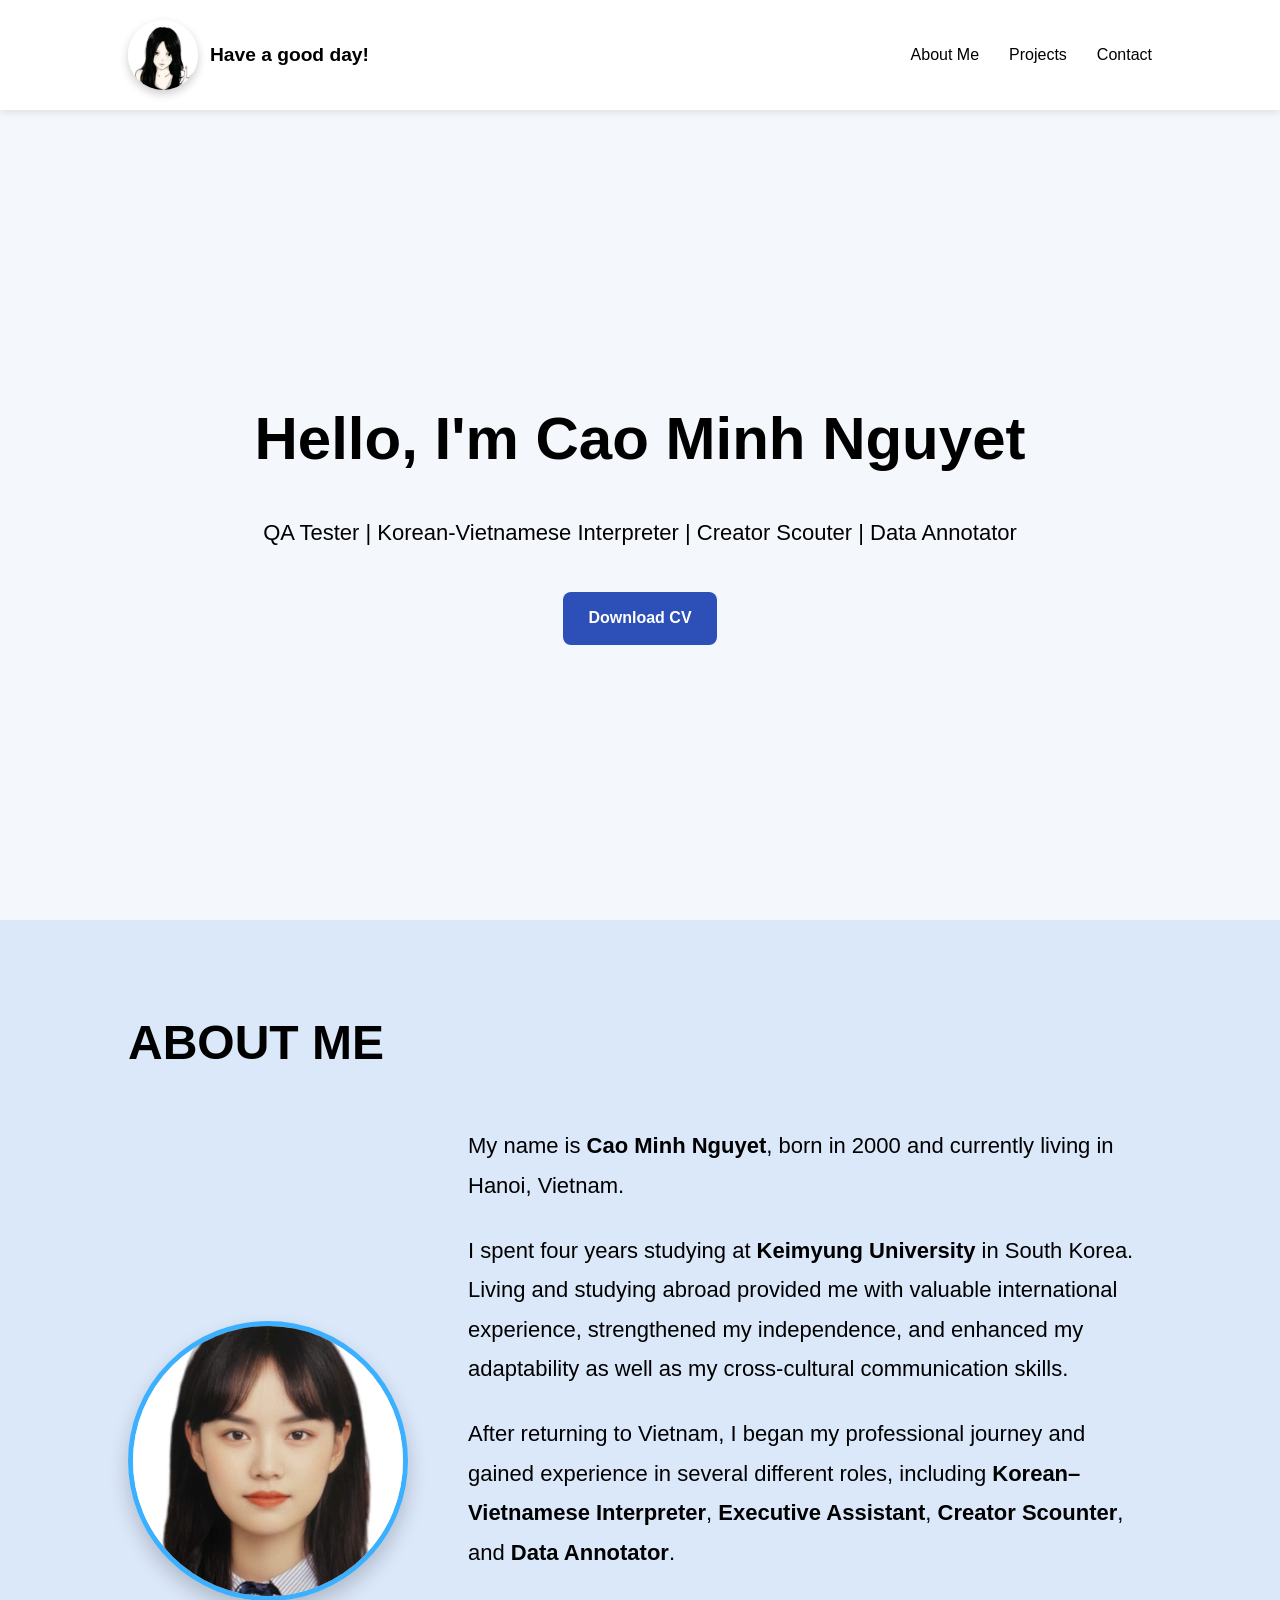
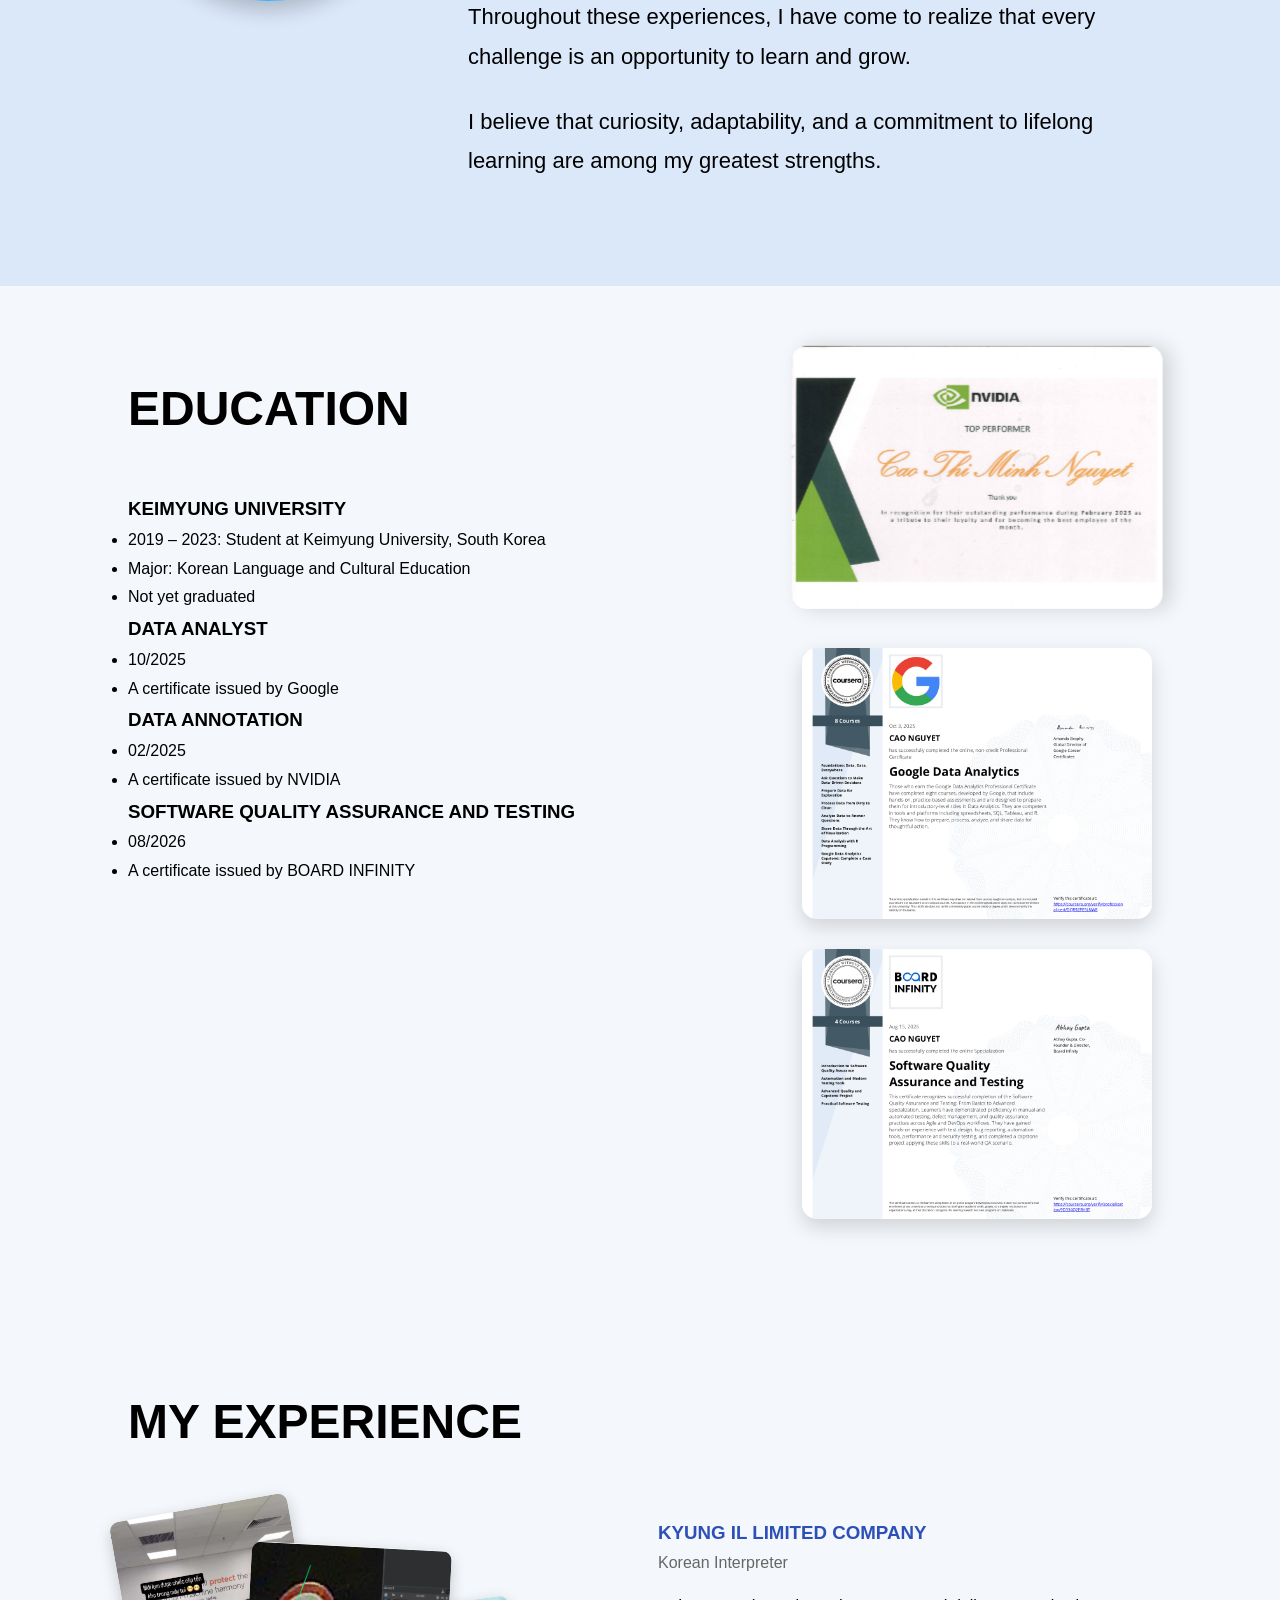
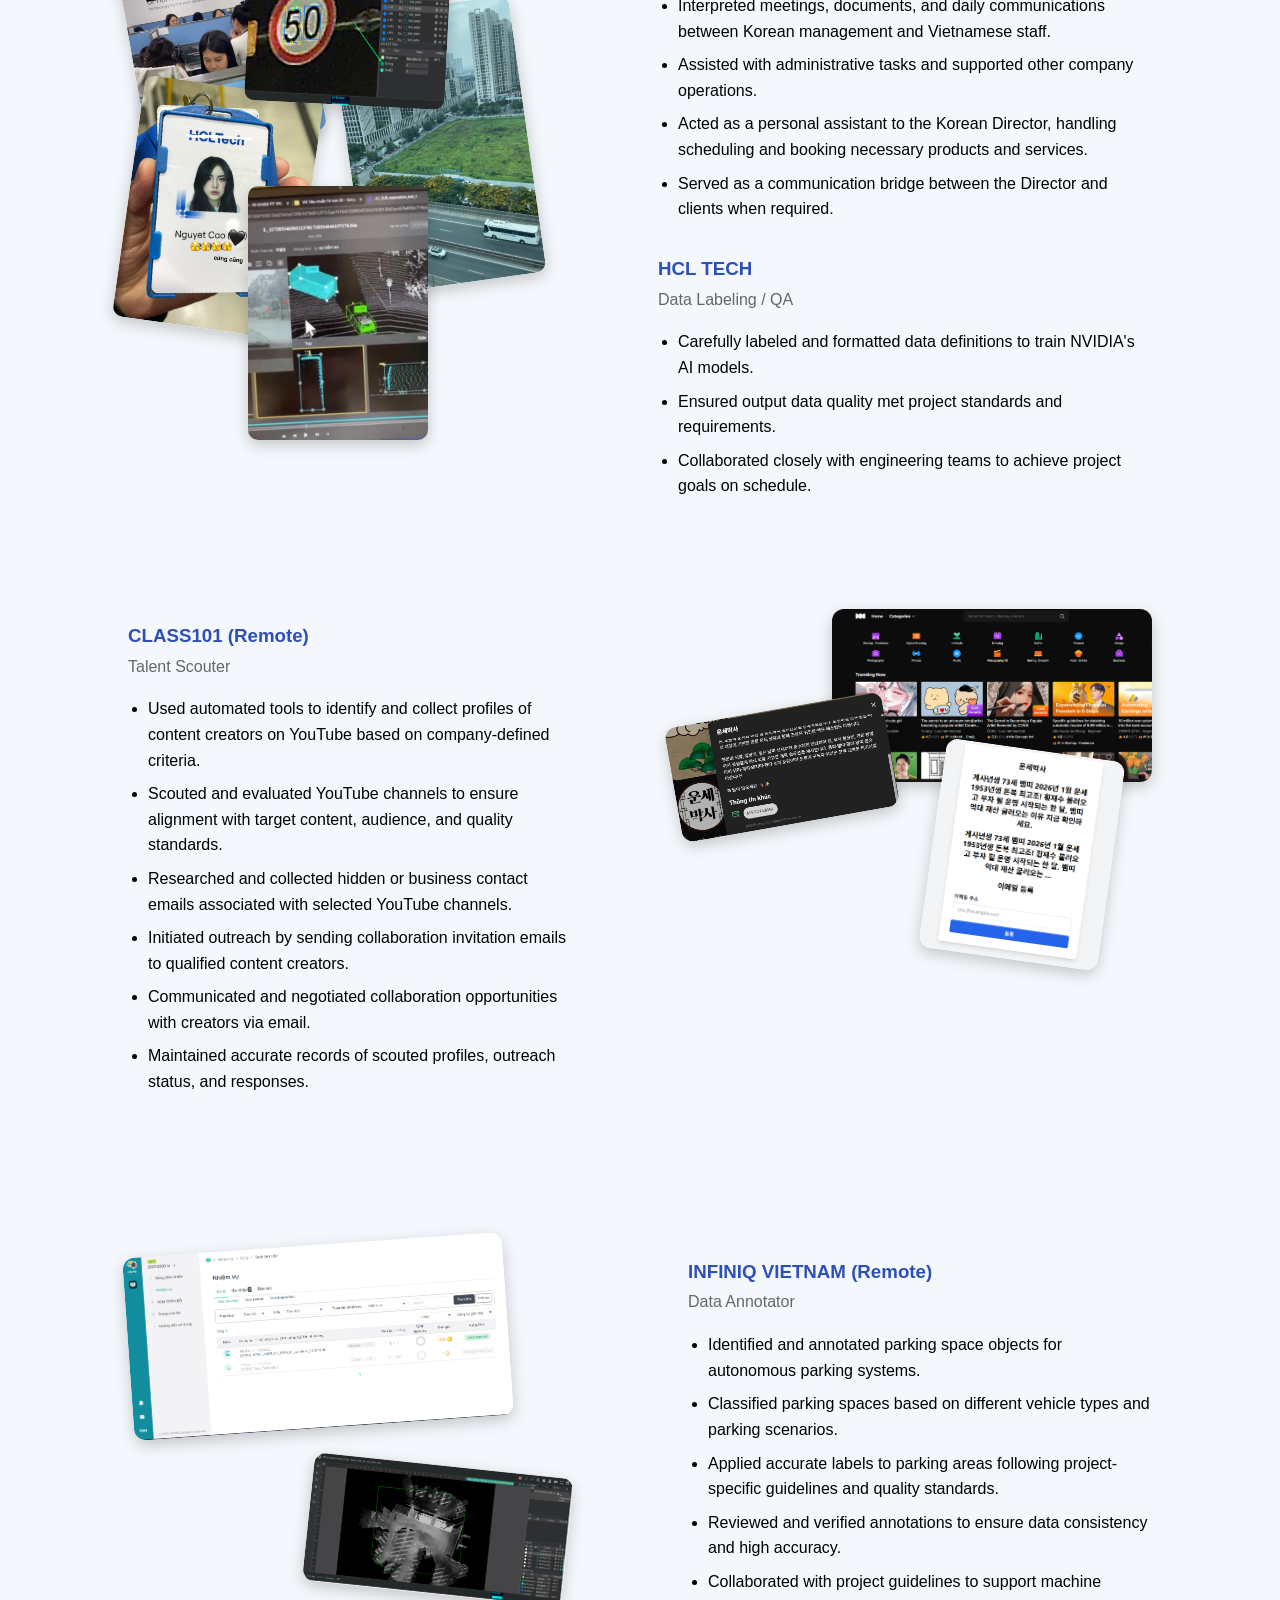
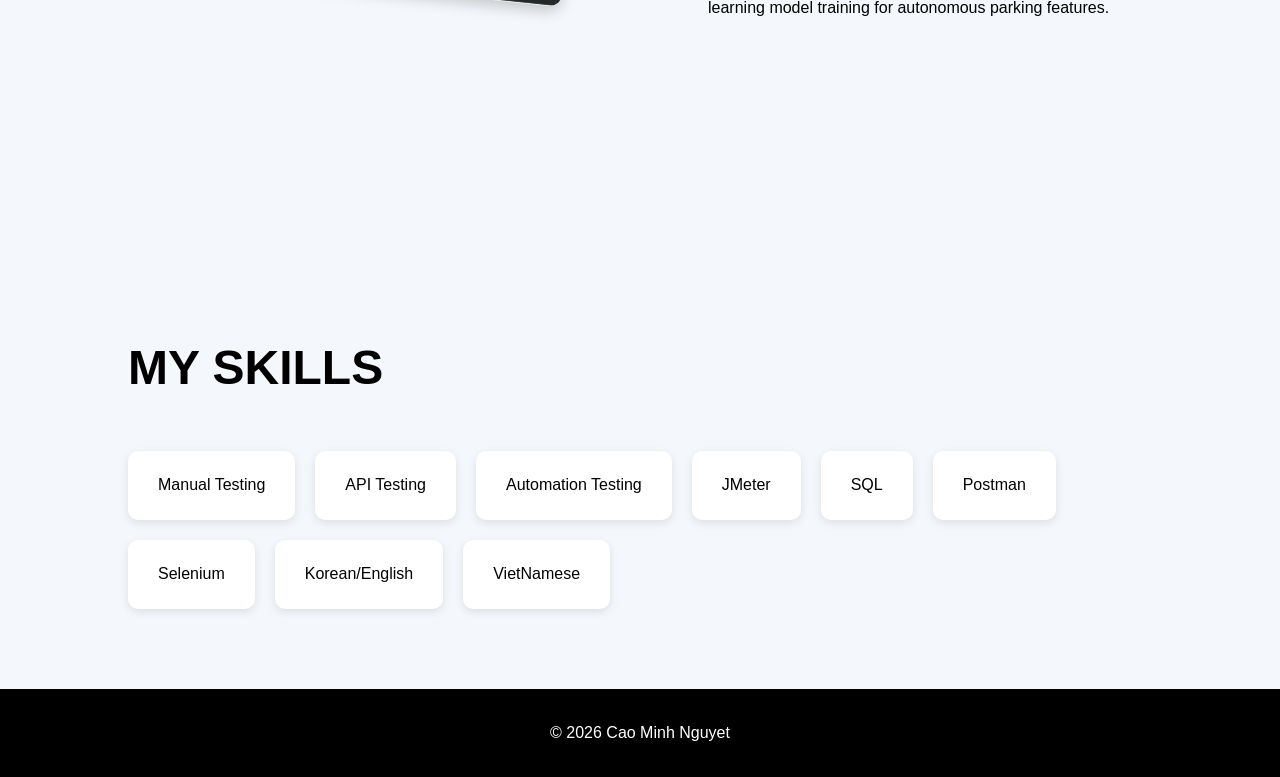
==== commit 84067cf8: "Update portfolio" ====
--- a/index.html
+++ b/index.html
@@ -145,7 +145,7 @@
                     <h3>SOFTWARE QUALITY ASSURANCE AND TESTING</h3>
 
                     <ul>
-                        <li>08/2025</li>
+                        <li>08/2026</li>
 
                         <li>A certificate issued by BOARD INFINITY</li>
                     </ul>
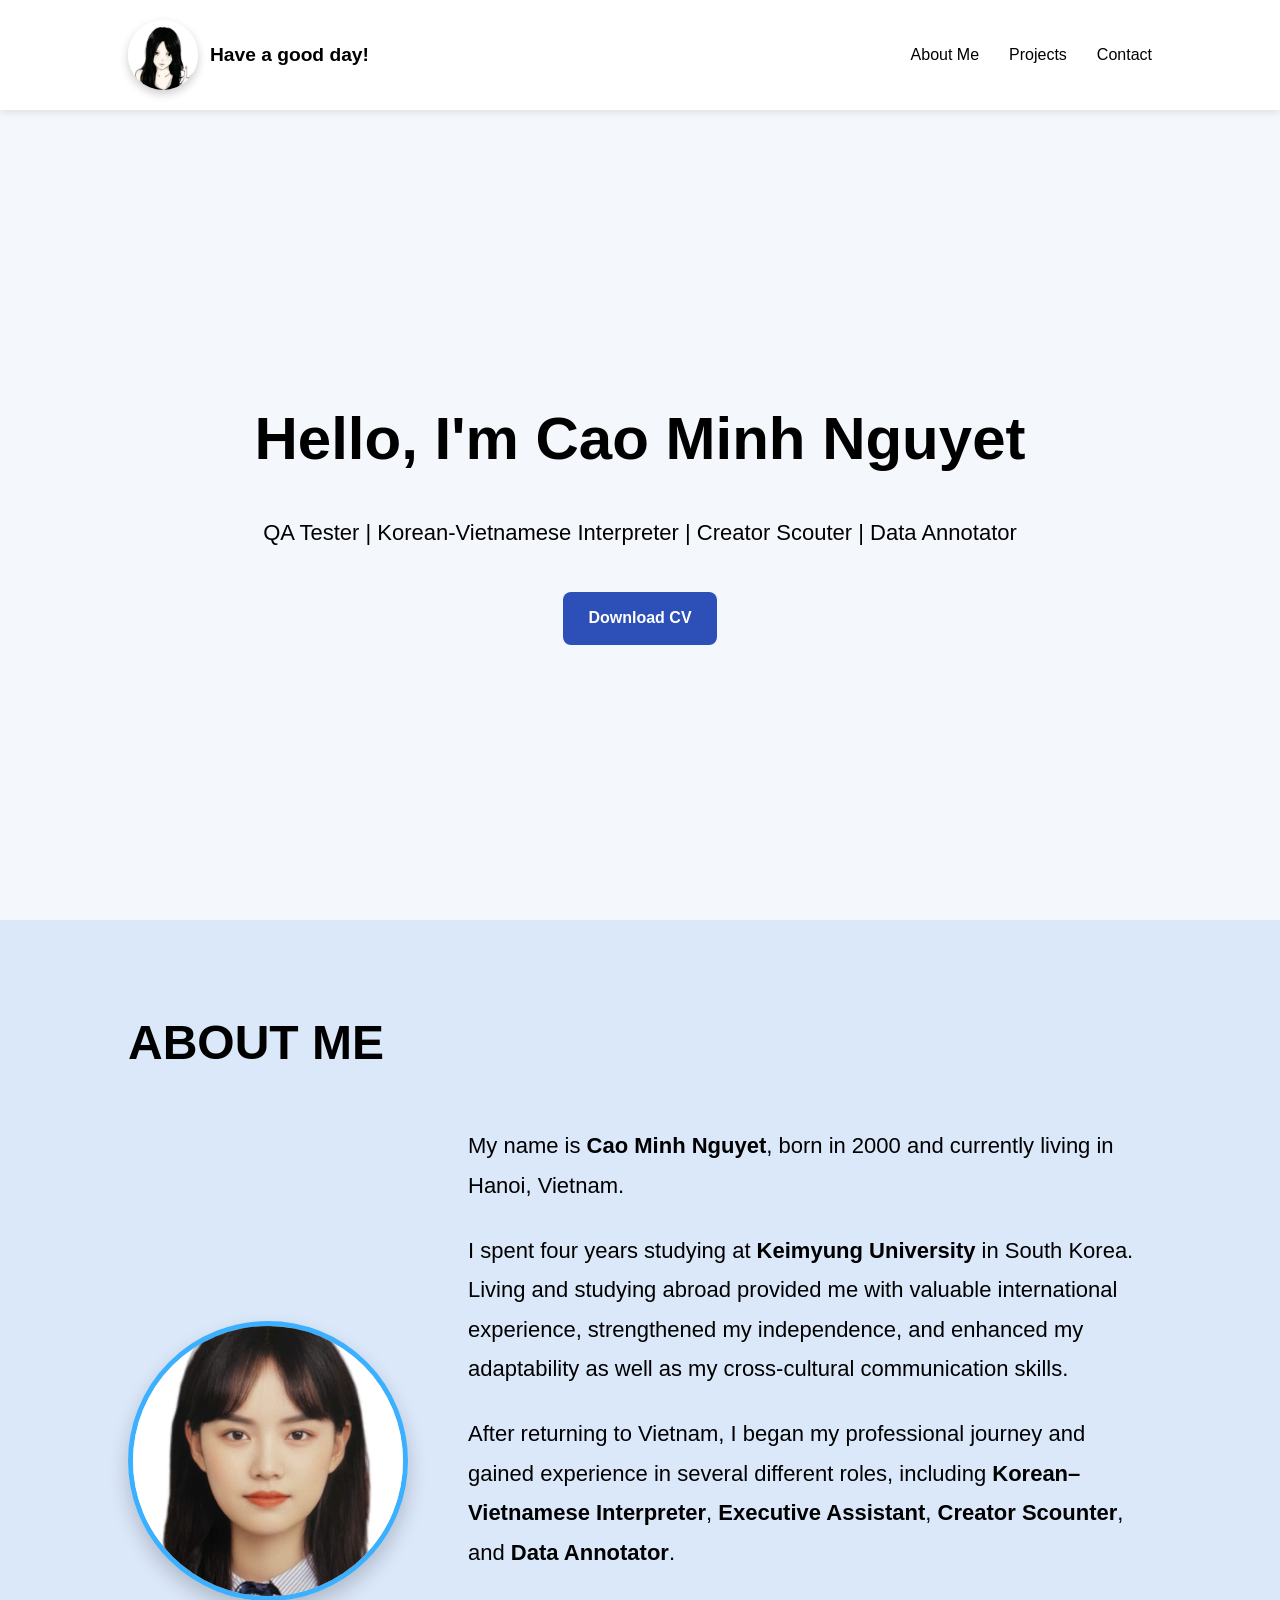
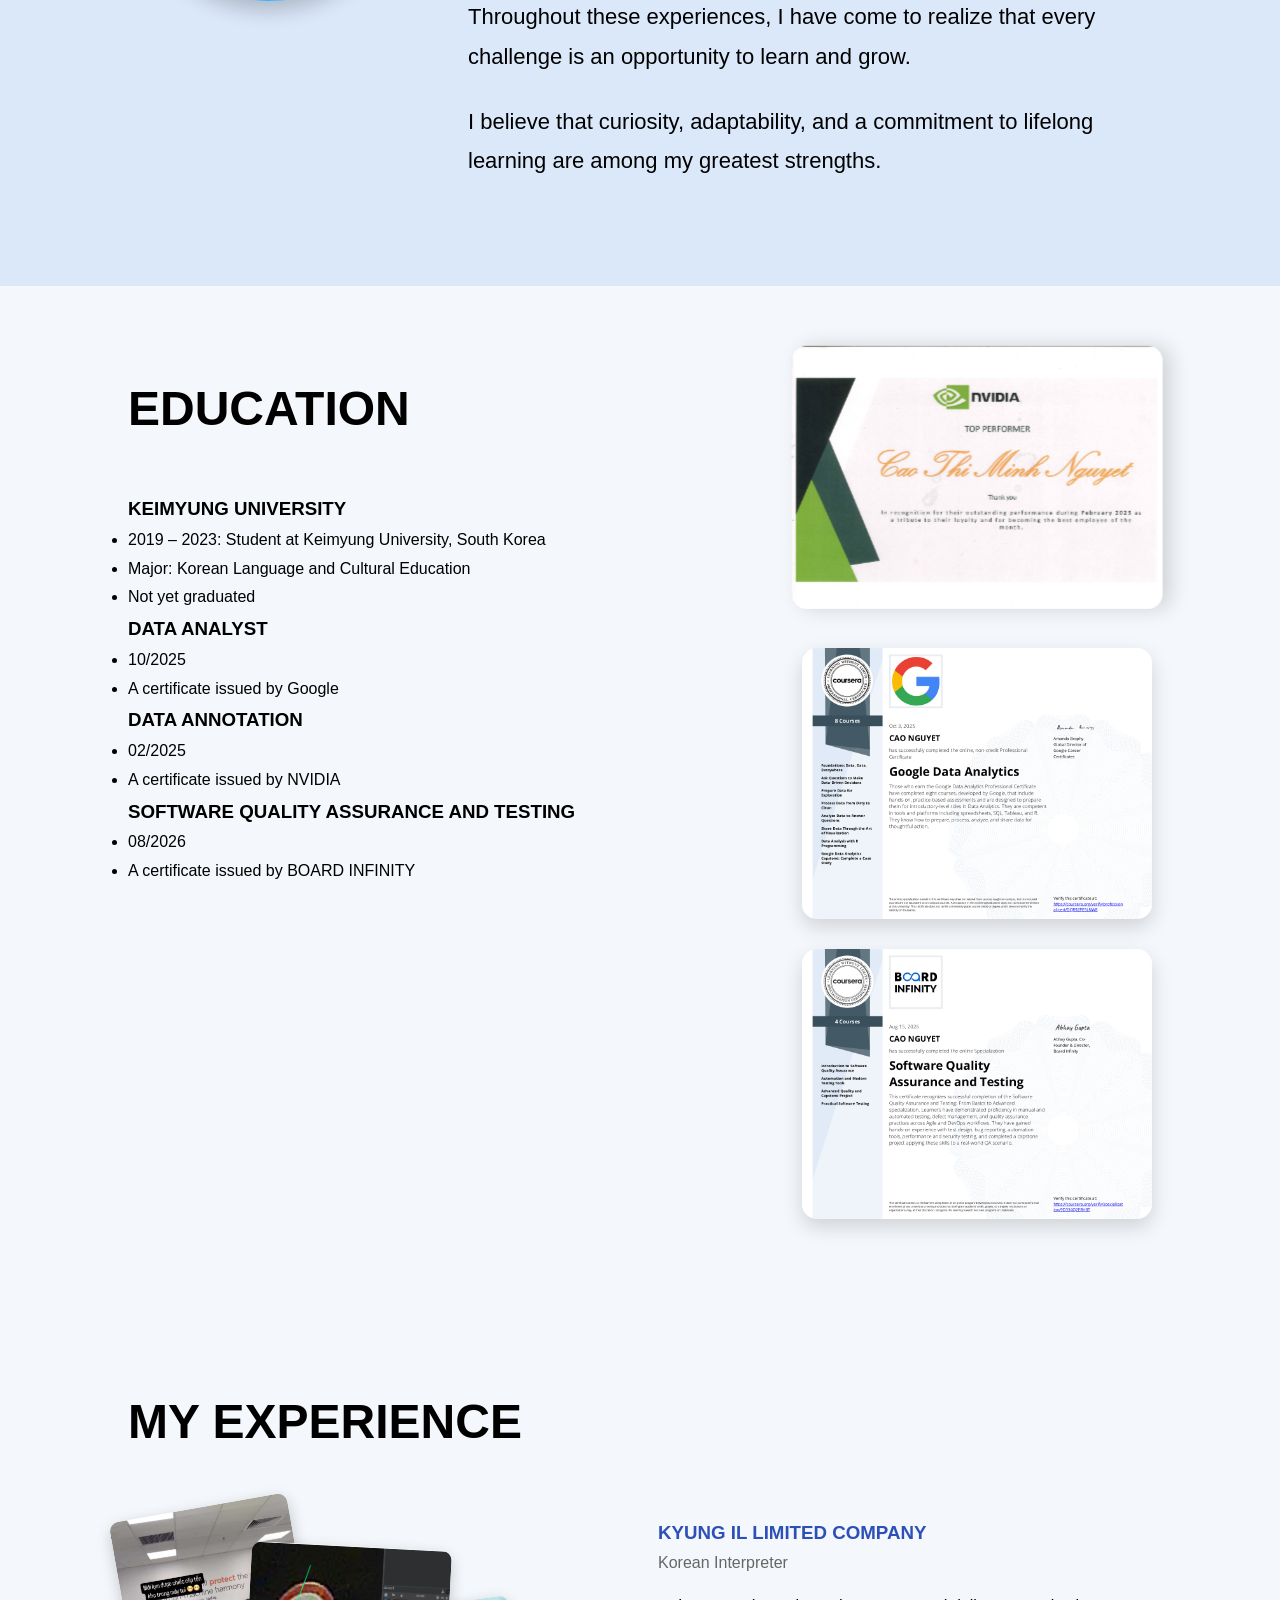
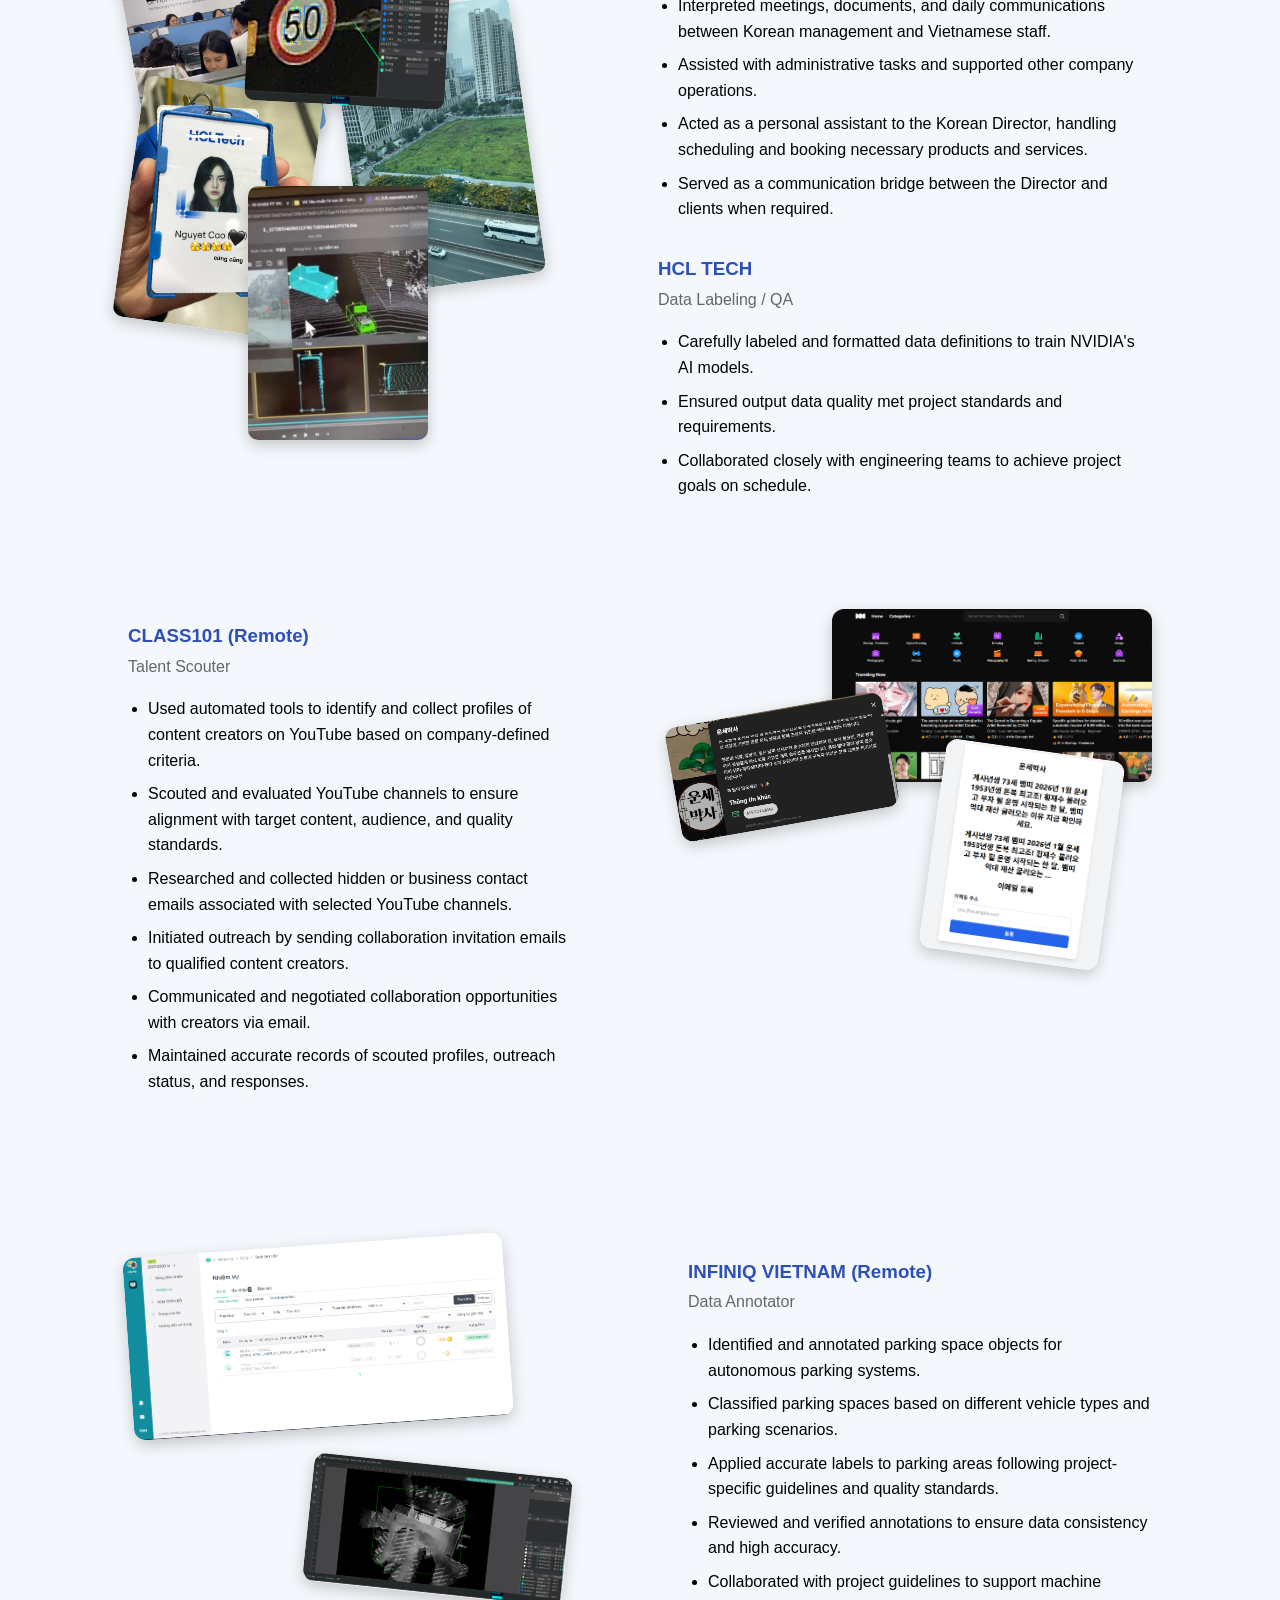
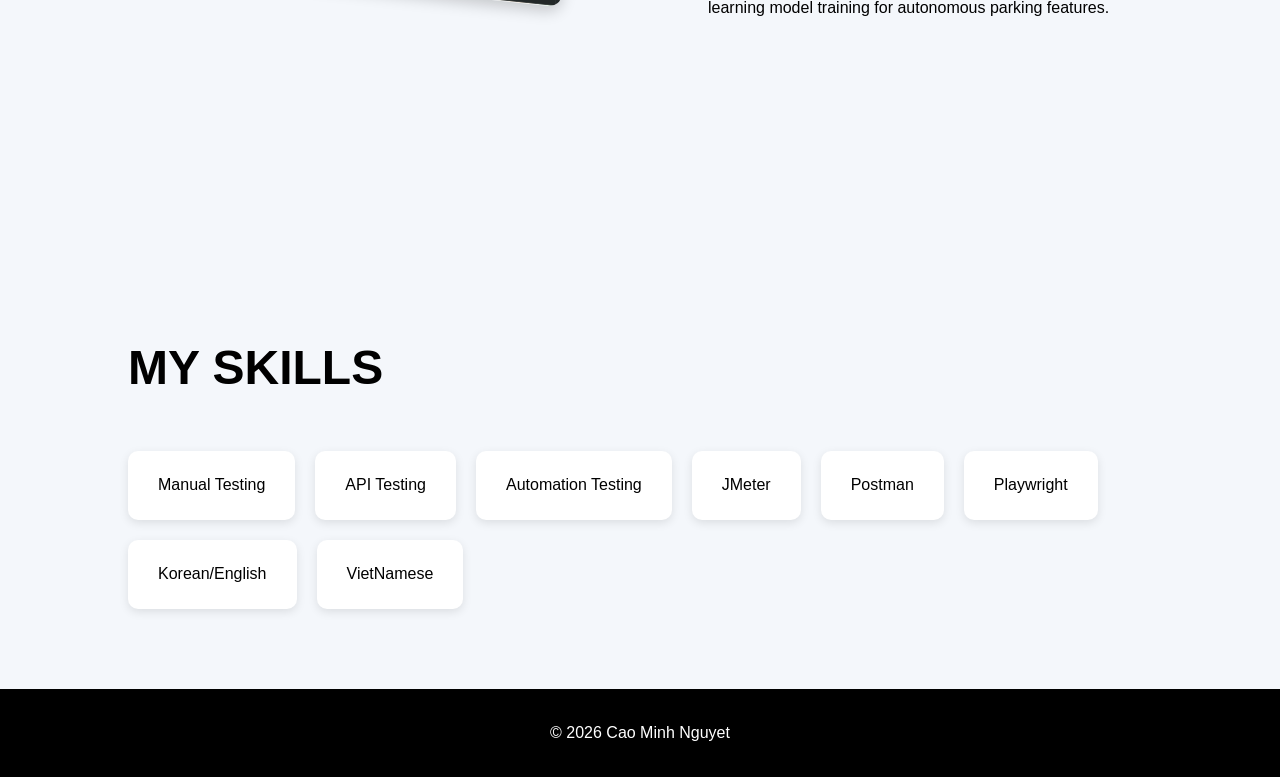
==== commit a2a521b7: "update" ====
--- a/index.html
+++ b/index.html
@@ -309,9 +309,8 @@
     <div class="skill-card">API Testing</div>
     <div class="skill-card">Automation Testing</div>
     <div class="skill-card">JMeter</div>
-    <div class="skill-card">SQL</div>
     <div class="skill-card">Postman</div>
-    <div class="skill-card">Selenium</div>
+    <div class="skill-card">Playwright</div>
     <div class="skill-card">Korean/English</div>
     <div class="skill-card">VietNamese</div>
 
--- a/css/style.css
+++ b/css/style.css
@@ -166,14 +166,6 @@
     justify-content: center;
 }
 
-.project-card {
-    background: white;
-    width: calc(50% - 15px);
-    box-sizing: border-box;
-    padding: 20px;
-    border-radius: 10px;
-    box-shadow: 0 3px 10px rgba(0,0,0,0.1);
-}
 
 /* FOOTER */
 
@@ -956,35 +948,16 @@
 
 }
 
-.project-card{
-    background:white;
-    border-radius:18px;
-    overflow:hidden;
-    box-shadow:0 10px 30px rgba(0,0,0,.1);
-    transition:.35s;
-.project-card{
-
-    background:white;
-
-    border-radius:18px;
-
-    overflow:hidden;
-
-    box-shadow:0 10px 30px rgba(0,0,0,.1);
-
-    transition:.35s;
-
-    width:340px;
-
-    min-height:520px;
-
-    display:flex;
-
-    flex-direction:column;
-
-}
-    display:flex;
-    flex-direction:column;
+.project-card {
+    width: 340px;
+    min-height: 520px;
+    background: white;
+    border-radius: 18px;
+    overflow: hidden;
+    box-shadow: 0 10px 30px rgba(0,0,0,.1);
+    transition: .35s;
+    display: flex;
+    flex-direction: column;
 }
 
 .project-card:hover{
@@ -995,10 +968,11 @@
 
 }
 
-.project-card img{
-    width:100%;
-    height:160px;
-    object-fit:cover;
+.project-card img {
+    width: 100%;
+    height: 160px;
+    object-fit: cover;
+    display: block;
 }
 
 .project-card:hover img{
@@ -1232,44 +1206,6 @@
     }
 
 }
-/* ================================
-   Project Card
-================================ */
-
-.project-card {
-    width: 450px;
-
-    background: white;
-
-    padding: 25px 30px;
-
-    border-radius: 15px;
-
-    box-shadow: 0 5px 15px rgba(0, 0, 0, 0.08);
-
-    margin: 30px auto;
-}
-
-
-/* ================================
-   Project Logo
-================================ */
-
-.project-card .project-avatar {
-    width: 180px !important;
-    height: auto !important;
-
-    max-width: 100% !important;
-
-    object-fit: contain !important;
-    object-position: center !important;
-
-    display: block;
-
-    margin: 0 auto 20px auto;
-
-    overflow: visible;
-}
 
 
 /* ================================
@@ -1304,20 +1240,98 @@
 
 .project-btn {
     display: inline-block;
-
+    margin: auto 25px 25px;
     padding: 10px 20px;
-
     background: #2563eb;
-
     color: white;
-
     text-decoration: none;
-
+    text-align: center;
     border-radius: 8px;
-
     font-weight: 600;
+    transition: 0.3s;
 }
 
 .project-btn:hover {
-    opacity: 0.9;
+    background: #1d4ed8;
+}
+
+
+/* =================================
+   RESTORE PROJECT CARD DESIGN
+================================= */
+
+.project-container {
+    display: flex;
+    flex-wrap: wrap;
+    gap: 30px;
+    justify-content: center;
+}
+
+.project-card {
+    width: 340px !important;
+    min-height: 520px;
+    background: white;
+    border-radius: 18px;
+    overflow: hidden;
+    box-shadow: 0 10px 30px rgba(0,0,0,.1);
+    transition: .35s;
+    display: flex;
+    flex-direction: column;
+    padding: 0 !important;
+    margin: 0 !important;
+}
+
+.project-card:hover {
+    transform: translateY(-10px);
+    box-shadow: 0 18px 45px rgba(0,0,0,.18);
+}
+
+/* Project image */
+.project-card img,
+.project-card .project-avatar {
+    width: 100% !important;
+    height: 120px !important;
+    max-width: none !important;
+    object-fit: contain !important;
+    object-position: center !important;
+    display: block;
+    margin: 0 !important;
+}
+
+/* Old projects using project-content */
+.project-card .project-content {
+    padding: 25px;
+}
+
+/* New Manual Testing project */
+.project-card > h2 {
+    margin: 25px 25px 15px;
+    color: #222;
+    font-size: 24px;
+    line-height: 1.3;
+}
+
+.project-card > p {
+    margin: 0 25px 20px;
+    color: #666;
+    font-size: 16px;
+    line-height: 1.7;
+}
+
+/* Project button */
+.project-card .project-btn {
+    display: inline-block;
+    margin: auto 25px 25px;
+    padding: 10px 20px;
+    background: #2563eb;
+    color: white;
+    text-decoration: none;
+    text-align: center;
+    border-radius: 8px;
+    font-weight: 600;
+    transition: .3s;
+}
+
+.project-card .project-btn:hover {
+    background: #1d4ed8;
 }
